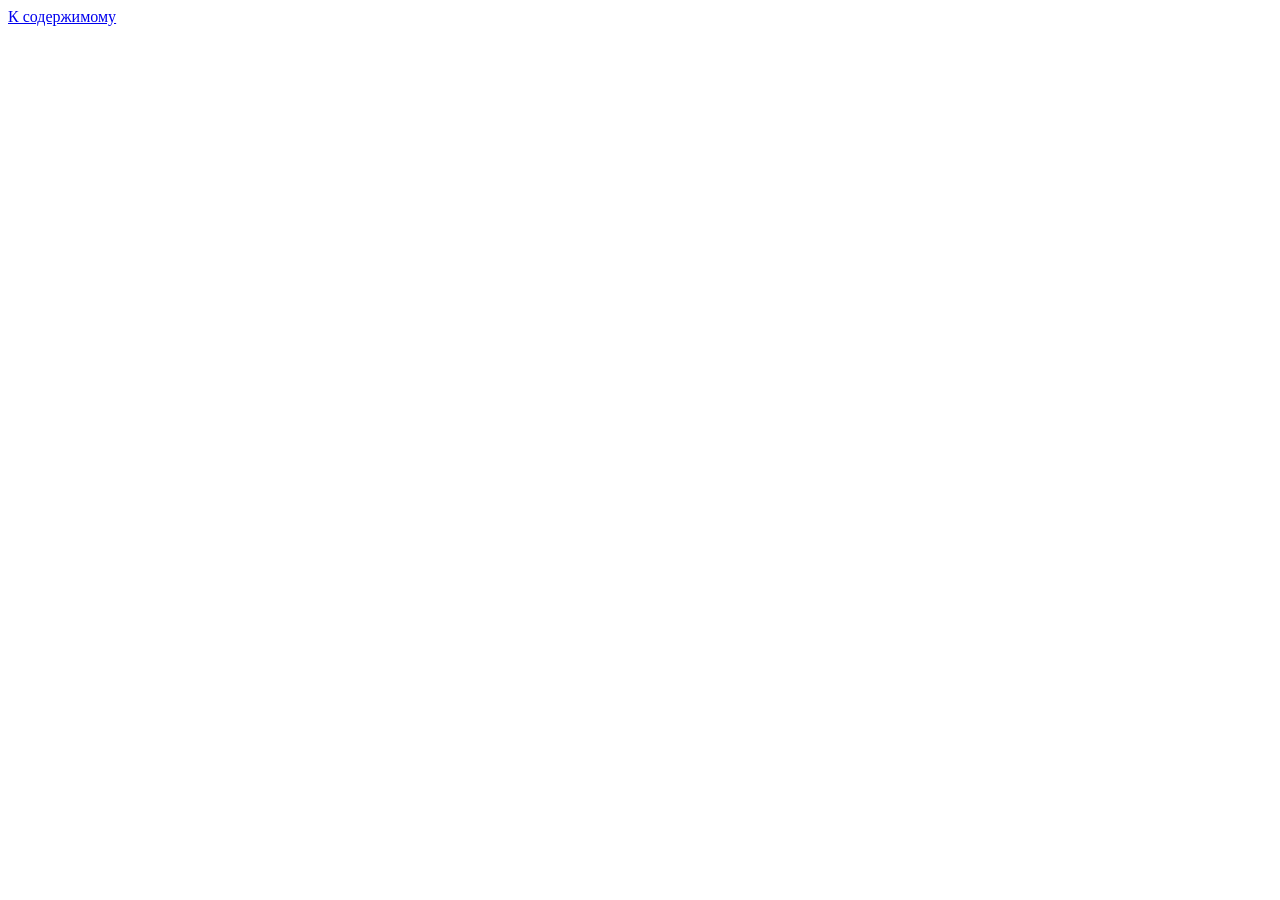
==== index.html @ db174d74 "Add PlotTwist pages, checks and documentation" ====
<!doctype html>
<html lang="ru">
<head>
  <meta charset="utf-8">
  <meta name="viewport" content="width=device-width, initial-scale=1">
  <meta name="description" content="PlotTwist: найди фильм по настроению, выбери кино вдвоём и собери идеальный киновечер.">
  <meta name="theme-color" content="#111311">
  <title>Кино под твоё настроение — PlotTwist</title>
  <link rel="icon" type="image/svg+xml" href="assets/favicon.svg">
  <link rel="stylesheet" href="assets/vendor/bootstrap.min.css">
  <link rel="stylesheet" href="assets/style.css">
  <script defer src="assets/vendor/jquery.min.js"></script>
  <script defer src="assets/movies.js"></script>
  <script defer src="assets/engine.js"></script>
  <script defer src="assets/app.js"></script>
</head>
<body data-page="home">
  <a class="skip-link" href="#main">К содержимому</a>
  <header id="site-header" class="site-header"></header>
  <noscript><p class="noscript">Для квиза, подбора фильмов и личного списка включи JavaScript в браузере.</p></noscript>
  <main id="main"></main>
  <footer id="site-footer" class="site-footer"></footer>
  <dialog id="movie-dialog" class="dialog" aria-labelledby="dialog-title"></dialog>
  <div id="toast" class="toast-message" role="status" aria-live="polite" hidden></div>
</body>
</html>
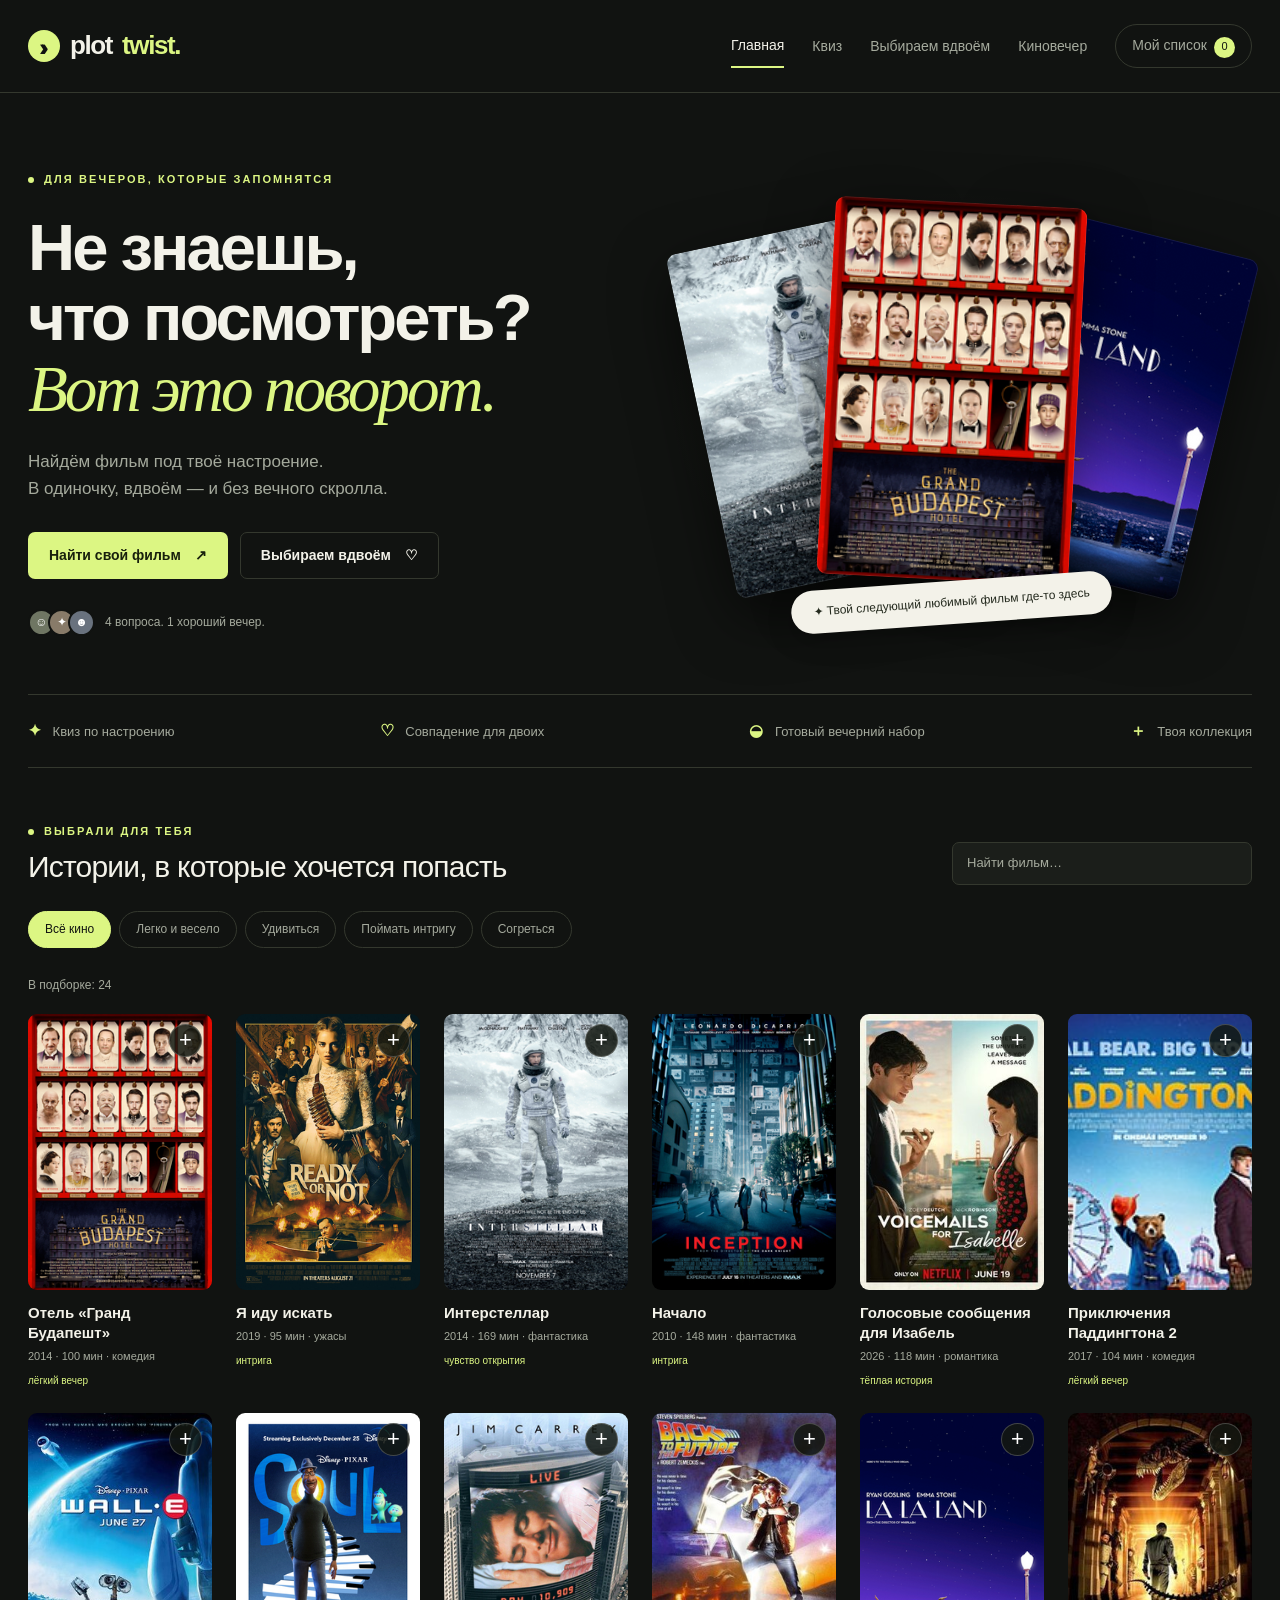
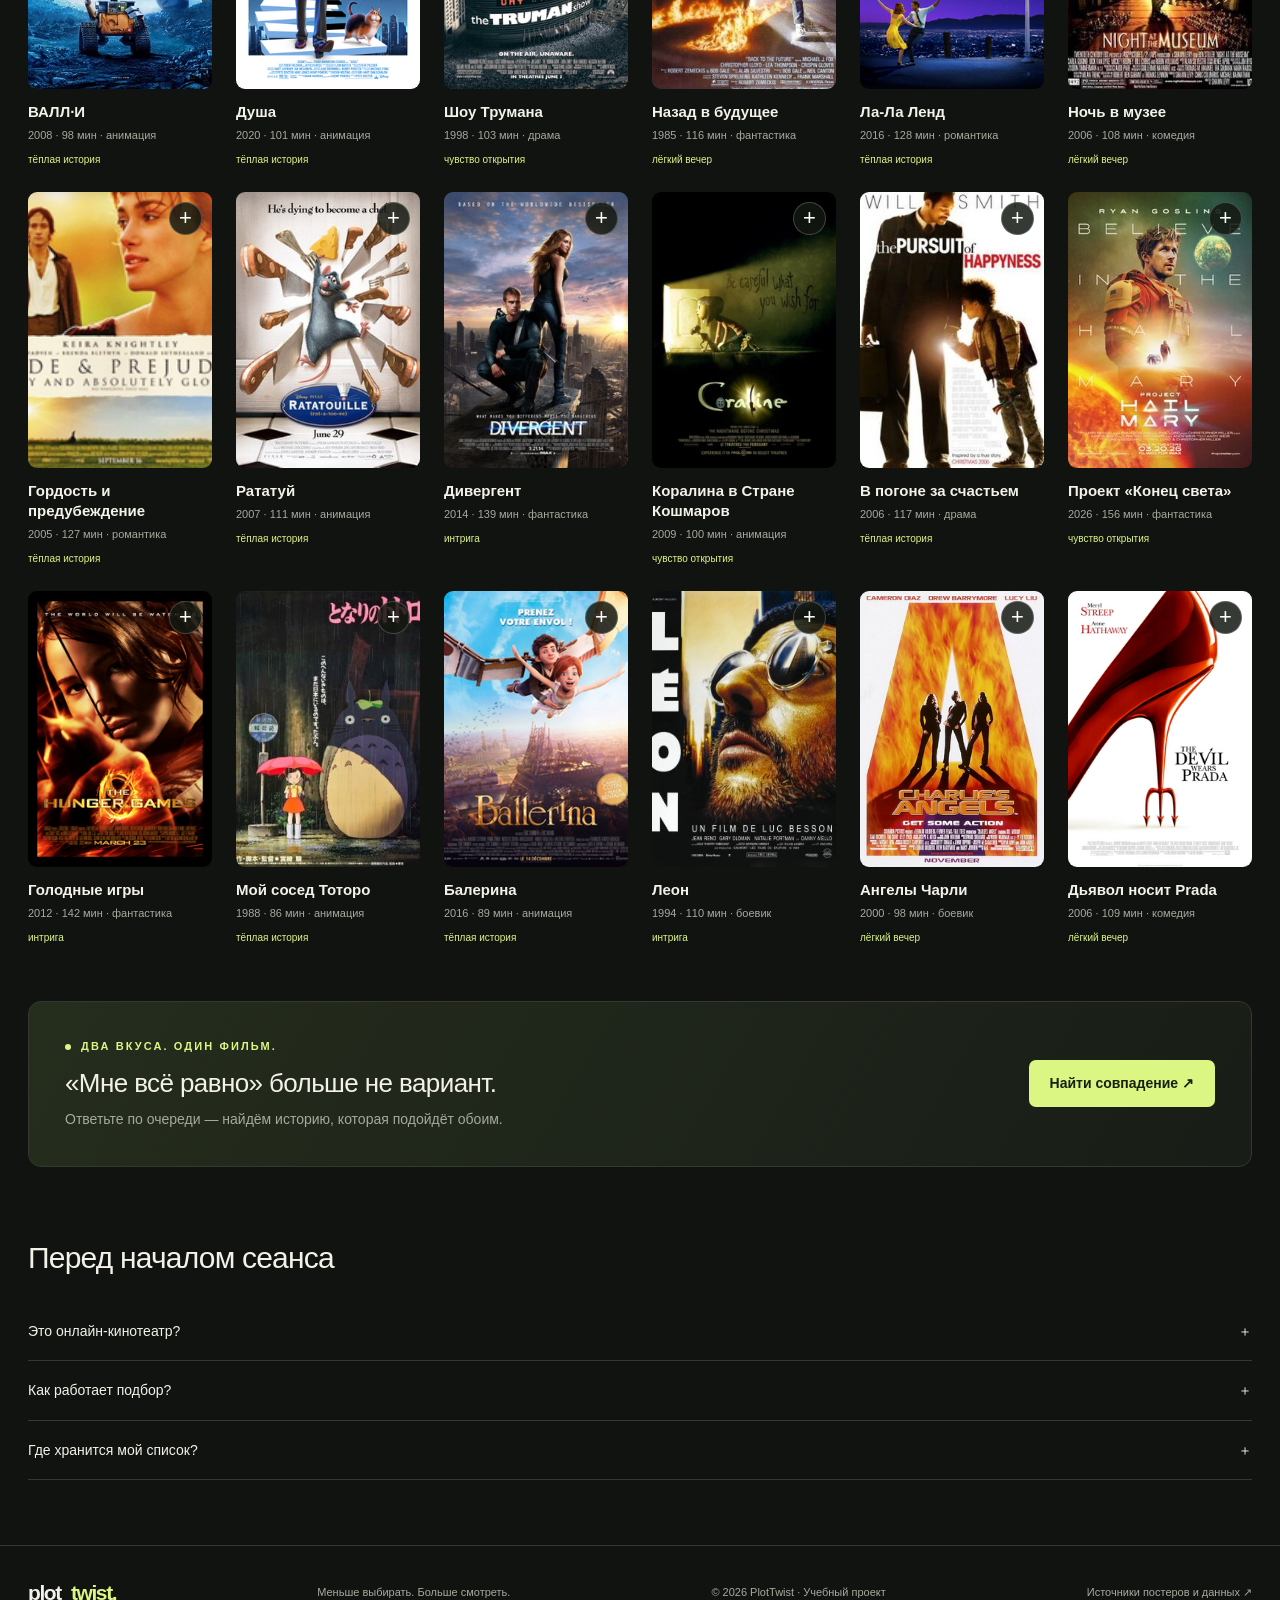
==== commit 6006a630: "Refresh cached assets and document the updated movie collection" ====
--- a/index.html
+++ b/index.html
@@ -8,11 +8,11 @@
   <title>Кино под твоё настроение — PlotTwist</title>
   <link rel="icon" type="image/svg+xml" href="assets/favicon.svg">
   <link rel="stylesheet" href="assets/vendor/bootstrap.min.css">
-  <link rel="stylesheet" href="assets/style.css">
+  <link rel="stylesheet" href="assets/style.css?v=acd894eaf6">
   <script defer src="assets/vendor/jquery.min.js"></script>
-  <script defer src="assets/movies.js"></script>
-  <script defer src="assets/engine.js"></script>
-  <script defer src="assets/app.js"></script>
+  <script defer src="assets/movies.js?v=08ad8f52da"></script>
+  <script defer src="assets/engine.js?v=ecdc002508"></script>
+  <script defer src="assets/app.js?v=d7032cca5d"></script>
 </head>
 <body data-page="home">
   <a class="skip-link" href="#main">К содержимому</a>
--- a/assets/style.css
+++ b/assets/style.css
@@ -0,0 +1,1282 @@
+@font-face {
+  font-family: PTSans;
+  src: local('Segoe UI');
+}
+/* Цвета и базовое оформление */
+:root {
+  --bg: #111311;
+  --panel: #1b1e1a;
+  --panel2: #242720;
+  --ink: #f3f2e9;
+  --muted: #a5aa9d;
+  --accent: #dcf683;
+  --line: #34382e;
+  --orange: #f3a16c;
+}
+* {
+  box-sizing: border-box;
+}
+html {
+  scroll-behavior: smooth;
+}
+body {
+  margin: 0;
+  background: var(--bg);
+  color: var(--ink);
+  font-family: PTSans, 'Segoe UI', sans-serif;
+  font-size: 16px;
+  line-height: 1.6;
+}
+a {
+  color: inherit;
+  text-decoration: none;
+}
+a:hover {
+  color: var(--accent);
+}
+button,
+input,
+select {
+  font: inherit;
+}
+button,
+a,
+input,
+select {
+  touch-action: manipulation;
+}
+button {
+  cursor: pointer;
+}
+button:disabled {
+  cursor: not-allowed;
+  opacity: 0.4;
+}
+button:focus-visible,
+a:focus-visible,
+input:focus-visible,
+select:focus-visible,
+summary:focus-visible {
+  outline: 3px solid var(--accent);
+  outline-offset: 4px;
+}
+.container {
+  max-width: 1280px;
+  padding-left: 28px;
+  padding-right: 28px;
+}
+.skip-link {
+  position: fixed;
+  left: 20px;
+  top: -100px;
+  z-index: 200;
+  background: var(--accent);
+  color: #111;
+  padding: 12px;
+}
+.skip-link:focus {
+  top: 10px;
+}
+/* Шапка, логотип и навигация */
+.site-header {
+  border-bottom: 1px solid var(--line);
+  background: var(--bg);
+}
+.header-inner {
+  min-height: 92px;
+  display: flex;
+  align-items: center;
+  gap: 32px;
+  justify-content: space-between;
+}
+.brand {
+  font-size: 26px;
+  font-weight: 850;
+  letter-spacing: -1.4px;
+  white-space: nowrap;
+  display: inline-flex;
+  align-items: center;
+  gap: 10px;
+}
+.brand-symbol {
+  width: 32px;
+  height: 32px;
+  display: grid;
+  place-items: center;
+  background: var(--accent);
+  color: var(--bg);
+  border-radius: 50%;
+  font-size: 23px;
+  letter-spacing: -6px;
+  padding-right: 6px;
+}
+.brand span:last-child {
+  color: var(--accent);
+}
+.navigation {
+  display: flex;
+  align-items: center;
+  gap: 28px;
+}
+.navigation a {
+  color: var(--muted);
+  font-size: 14px;
+  padding: 10px 0;
+  white-space: nowrap;
+}
+.navigation a.active {
+  color: var(--ink);
+  border-bottom: 2px solid var(--accent);
+}
+.nav-list {
+  border: 1px solid var(--line);
+  border-radius: 100px;
+  padding: 9px 16px !important;
+}
+.nav-count {
+  background: var(--accent);
+  color: #121610;
+  border-radius: 50%;
+  display: inline-grid;
+  place-items: center;
+  min-width: 21px;
+  height: 21px;
+  margin-left: 7px;
+  font-size: 11px;
+}
+.menu-button {
+  display: none;
+  border: 1px solid var(--line);
+  color: var(--ink);
+  background: none;
+  border-radius: 8px;
+  padding: 7px 12px;
+}
+.eyebrow {
+  font-size: 11px;
+  letter-spacing: 2.1px;
+  text-transform: uppercase;
+  color: var(--accent);
+  font-weight: 650;
+  display: flex;
+  gap: 10px;
+  align-items: center;
+}
+.eyebrow:before {
+  content: '';
+  height: 6px;
+  width: 6px;
+  display: inline-block;
+  background: var(--accent);
+  border-radius: 50%;
+}
+/* Главный экран и композиция постеров */
+.hero {
+  padding: 78px 0 58px;
+  position: relative;
+  overflow: hidden;
+}
+.hero h1 {
+  font-size: clamp(42px, 5.1vw, 70px);
+  line-height: 1.08;
+  letter-spacing: -3px;
+  font-weight: 650;
+  margin: 24px 0;
+}
+.hero h1 em {
+  font-family: Georgia, serif;
+  font-weight: 400;
+  color: var(--accent);
+}
+.hero p {
+  max-width: 420px;
+  color: var(--muted);
+  font-size: 17px;
+}
+.hero-actions {
+  display: flex;
+  flex-wrap: wrap;
+  gap: 12px;
+  margin: 30px 0;
+}
+.button {
+  border-radius: 7px;
+  padding: 12px 20px;
+  display: inline-flex;
+  align-items: center;
+  justify-content: center;
+  gap: 14px;
+  border: 1px solid transparent;
+  font-size: 14px;
+  font-weight: 650;
+  line-height: 1.5;
+  transition:
+    background 0.18s,
+    transform 0.18s;
+}
+.button:hover {
+  transform: translateY(-2px);
+}
+.button.primary {
+  color: #18200c;
+  background: var(--accent);
+}
+.button.primary:hover {
+  background: #eaffaf;
+}
+.button.secondary {
+  background: transparent;
+  border-color: var(--line);
+  color: var(--ink);
+}
+.button.secondary:hover {
+  background: var(--panel2);
+}
+.button.small {
+  padding: 8px 13px;
+  font-size: 12px;
+}
+.text-button {
+  color: var(--muted);
+  border: 0;
+  background: none;
+  padding: 8px;
+  font-size: 13px;
+}
+.text-button:hover {
+  color: var(--accent);
+}
+.fineprint {
+  color: var(--muted);
+  font-size: 12px;
+}
+.hero-note {
+  display: flex;
+  align-items: center;
+  gap: 10px;
+  margin-top: 26px;
+  font-size: 12px;
+  color: var(--muted);
+}
+.avatars {
+  display: flex;
+  padding-right: 7px;
+}
+.avatars span {
+  width: 27px;
+  height: 27px;
+  display: grid;
+  place-items: center;
+  border-radius: 50%;
+  border: 2px solid var(--bg);
+  margin-right: -7px;
+  font-size: 12px;
+  background: #6f7663;
+  color: #fff;
+}
+.avatars span:nth-child(2) {
+  background: #887b69;
+}
+.avatars span:nth-child(3) {
+  background: #69727e;
+}
+.hero-cinema {
+  position: relative;
+  min-height: 450px;
+  display: flex;
+  align-items: center;
+  justify-content: center;
+  background: radial-gradient(ellipse, rgba(137, 157, 85, 0.14), transparent 67%);
+}
+.hero-film {
+  width: 39%;
+  aspect-ratio: 2/3;
+  position: absolute;
+  border-radius: 10px;
+  box-shadow: 0 22px 60px #0009;
+  overflow: hidden;
+  transition: transform 0.3s;
+}
+.hero-film img {
+  width: 100%;
+  height: 100%;
+  object-fit: cover;
+}
+.hero-film:nth-child(1) {
+  transform: translateX(-58%) rotate(-12deg);
+  z-index: 1;
+}
+.hero-film:nth-child(2) {
+  transform: translateY(-13px) rotate(3deg);
+  z-index: 3;
+  width: 42%;
+}
+.hero-film:nth-child(3) {
+  transform: translateX(65%) rotate(14deg);
+  z-index: 2;
+}
+.cinema-note {
+  position: absolute;
+  bottom: 5px;
+  z-index: 5;
+  background: var(--ink);
+  color: #23291d;
+  padding: 12px 22px;
+  border-radius: 100px;
+  font-size: 12px;
+  box-shadow: 0 8px 25px #0004;
+  transform: rotate(-4deg);
+}
+.hero-film:after {
+  content: '';
+  position: absolute;
+  inset: 0;
+  border: 1px solid #ffffff17;
+  border-radius: 10px;
+  pointer-events: none;
+}
+/* Каталог: разделы, фильтры и карточки */
+.feature-strip {
+  border-top: 1px solid var(--line);
+  border-bottom: 1px solid var(--line);
+  padding: 23px 0;
+  display: flex;
+  justify-content: space-between;
+  gap: 20px;
+  flex-wrap: wrap;
+}
+.feature-strip a {
+  font-size: 13px;
+  color: var(--muted);
+}
+.feature-strip b {
+  color: var(--accent);
+  font-size: 16px;
+  margin-right: 8px;
+}
+.section {
+  padding: 55px 0;
+}
+.section-head {
+  display: flex;
+  align-items: end;
+  justify-content: space-between;
+  gap: 20px;
+  margin-bottom: 26px;
+}
+.section-head h2 {
+  font-size: 30px;
+  letter-spacing: -0.8px;
+  margin: 8px 0 0;
+}
+.section-head p {
+  color: var(--muted);
+  font-size: 14px;
+  margin: 0;
+}
+.filters {
+  display: flex;
+  flex-wrap: wrap;
+  gap: 8px;
+  margin-bottom: 28px;
+}
+.chip {
+  background: none;
+  border: 1px solid var(--line);
+  color: var(--muted);
+  border-radius: 100px;
+  font-size: 12px;
+  padding: 8px 16px;
+}
+.chip:hover,
+.chip.active {
+  color: var(--bg);
+  background: var(--accent);
+  border-color: var(--accent);
+}
+.search-box {
+  position: relative;
+  max-width: 300px;
+  width: 100%;
+}
+.search-box input {
+  width: 100%;
+  background: var(--panel);
+  color: var(--ink);
+  border: 1px solid var(--line);
+  border-radius: 7px;
+  padding: 10px 14px;
+  font-size: 13px;
+}
+.search-box input::placeholder {
+  color: var(--muted);
+}
+.movie-card {
+  position: relative;
+  height: 100%;
+}
+.poster-button {
+  width: 100%;
+  padding: 0;
+  border: 0;
+  background: var(--panel);
+  border-radius: 9px;
+  overflow: hidden;
+  display: block;
+  aspect-ratio: 2/3;
+  position: relative;
+}
+.poster-button img {
+  width: 100%;
+  height: 100%;
+  object-fit: cover;
+  transition: transform 0.35s;
+}
+.poster-button:hover img {
+  transform: scale(1.045);
+}
+.poster-button:after {
+  content: 'Подробнее ↗';
+  position: absolute;
+  bottom: 0;
+  left: 0;
+  right: 0;
+  background: linear-gradient(transparent, #000d);
+  padding: 35px 10px 15px;
+  color: #fff;
+  font-size: 13px;
+  opacity: 0;
+  transition: opacity 0.2s;
+}
+.poster-button:hover:after,
+.poster-button:focus-visible:after {
+  opacity: 1;
+}
+.save-button {
+  position: absolute;
+  right: 10px;
+  top: 10px;
+  z-index: 2;
+  border: 1px solid #ffffff35;
+  border-radius: 50%;
+  width: 33px;
+  height: 33px;
+  color: #fff;
+  background: #131811d9;
+  display: grid;
+  place-items: center;
+  font-size: 22px;
+  line-height: 1;
+}
+.save-button.saved {
+  background: var(--accent);
+  color: #17200c;
+}
+.movie-title {
+  display: block;
+  font-size: 15px;
+  font-weight: 650;
+  margin-top: 13px;
+  line-height: 1.35;
+  color: var(--ink);
+  border: 0;
+  background: none;
+  text-align: left;
+  padding: 0;
+}
+.movie-meta {
+  color: var(--muted);
+  font-size: 11px;
+  margin-top: 5px;
+}
+.movie-tag {
+  font-size: 10px;
+  color: var(--accent);
+  margin-top: 7px;
+}
+.curated {
+  padding: 0 0 65px;
+}
+.callout {
+  border: 1px solid var(--line);
+  border-radius: 13px;
+  background: linear-gradient(120deg, #252d1d, #181d17);
+  padding: 36px;
+  display: flex;
+  align-items: center;
+  justify-content: space-between;
+  gap: 30px;
+}
+.callout h2 {
+  font-size: 26px;
+  letter-spacing: -0.6px;
+}
+.callout p {
+  font-size: 14px;
+  color: var(--muted);
+  margin: 0;
+}
+.site-footer {
+  border-top: 1px solid var(--line);
+  padding: 30px 0;
+}
+.footer-inner {
+  display: flex;
+  align-items: center;
+  justify-content: space-between;
+  gap: 20px;
+  flex-wrap: wrap;
+}
+.footer-inner .brand {
+  font-size: 21px;
+}
+.footer-inner p,
+.footer-inner a.footer-link {
+  font-size: 11px;
+  color: var(--muted);
+  margin: 0;
+}
+/* Общие элементы внутренних страниц */
+.page-top {
+  padding: 54px 0 28px;
+}
+.page-top h1 {
+  font-size: clamp(34px, 4vw, 48px);
+  font-weight: 650;
+  letter-spacing: -1.6px;
+  margin: 17px 0 12px;
+}
+.page-top p {
+  color: var(--muted);
+  max-width: 650px;
+  font-size: 15px;
+}
+.workspace {
+  padding-bottom: 68px;
+  min-height: 55vh;
+}
+.panel {
+  background: var(--panel);
+  border: 1px solid var(--line);
+  border-radius: 13px;
+  padding: 30px;
+}
+/* Квиз и выбор ответов */
+.step-label {
+  display: flex;
+  justify-content: space-between;
+  color: var(--muted);
+  font-size: 12px;
+  margin-bottom: 14px;
+}
+.progress-track {
+  height: 4px;
+  background: var(--line);
+  border-radius: 4px;
+  overflow: hidden;
+}
+.progress-fill {
+  background: var(--accent);
+  height: 100%;
+  transition: width 0.3s;
+}
+.question-title {
+  font-size: 29px;
+  letter-spacing: -0.7px;
+  margin: 30px 0 10px;
+}
+.question-hint {
+  font-size: 14px;
+  color: var(--muted);
+  margin-bottom: 25px;
+}
+.option-grid {
+  display: grid;
+  grid-template-columns: 1fr 1fr;
+  gap: 12px;
+}
+.option {
+  display: flex;
+  align-items: center;
+  gap: 15px;
+  text-align: left;
+  background: transparent;
+  border: 1px solid #404538;
+  color: var(--ink);
+  border-radius: 9px;
+  padding: 20px;
+  min-height: 89px;
+}
+.option:hover {
+  background: #2d3426;
+  border-color: #7e9262;
+}
+.option.selected {
+  background: #303c22;
+  border-color: var(--accent);
+}
+.option-icon {
+  font-size: 26px;
+  min-width: 35px;
+}
+.option strong {
+  display: block;
+  font-size: 14px;
+  font-weight: 600;
+}
+.option small {
+  display: block;
+  color: var(--muted);
+  font-size: 11px;
+  margin-top: 4px;
+}
+.question-nav {
+  display: flex;
+  justify-content: space-between;
+  align-items: center;
+  margin-top: 28px;
+}
+.aside-title {
+  font-size: 17px;
+  margin: 0 0 15px;
+}
+.aside-list {
+  padding: 0;
+  list-style: none;
+  font-size: 13px;
+  color: var(--muted);
+}
+.aside-list li {
+  padding: 14px 0;
+  border-bottom: 1px solid var(--line);
+}
+.aside-list b {
+  display: block;
+  color: var(--ink);
+  font-size: 13px;
+  margin-bottom: 4px;
+}
+.aside-number {
+  font-family: Georgia, serif;
+  font-size: 50px;
+  color: var(--accent);
+  line-height: 1.2;
+}
+.input-label {
+  font-size: 13px;
+  display: block;
+  margin: 15px 0 7px;
+  color: var(--ink);
+}
+.field {
+  display: block;
+  width: 100%;
+  padding: 12px 14px;
+  color: var(--ink);
+  background: var(--bg);
+  border: 1px solid #454c3c;
+  border-radius: 7px;
+}
+.field option {
+  background: var(--panel);
+  color: var(--ink);
+}
+.form-error {
+  color: #ffaf94;
+  font-size: 12px;
+  margin-top: 10px;
+}
+/* Рекомендации и подбор для двоих */
+.result-intro {
+  margin-bottom: 25px;
+}
+.result-intro h2 {
+  font-size: 28px;
+}
+.result-intro p {
+  color: var(--muted);
+  font-size: 14px;
+}
+.result-card {
+  background: var(--panel);
+  border: 1px solid var(--line);
+  border-radius: 12px;
+  overflow: hidden;
+  height: 100%;
+  display: flex;
+  flex-direction: column;
+}
+.result-card img {
+  width: 100%;
+  aspect-ratio: 3/2;
+  object-fit: cover;
+  object-position: 50% 30%;
+}
+.result-body {
+  padding: 23px;
+  display: flex;
+  flex-direction: column;
+  flex: 1;
+}
+.result-body h3 {
+  font-size: 21px;
+}
+.result-body p {
+  font-size: 13px;
+  color: var(--muted);
+}
+.result-actions {
+  display: flex;
+  gap: 8px;
+  flex-wrap: wrap;
+  margin-top: auto;
+  padding-top: 10px;
+}
+.reason {
+  border-left: 2px solid var(--accent);
+  padding-left: 12px;
+  margin: 15px 0;
+  font-size: 12px;
+  color: #d2dfbf;
+}
+.result-badge {
+  color: var(--accent);
+  font-size: 10px;
+  text-transform: uppercase;
+  letter-spacing: 1.2px;
+  margin-bottom: 9px;
+}
+.names-form {
+  max-width: 620px;
+  margin: auto;
+}
+.names-form h2 {
+  font-size: 25px;
+}
+.names-form p {
+  color: var(--muted);
+  font-size: 14px;
+}
+.duo-badge {
+  color: var(--accent);
+  border: 1px solid #6b7e4f;
+  border-radius: 100px;
+  display: inline-block;
+  padding: 4px 12px;
+  font-size: 12px;
+  margin-bottom: 5px;
+}
+/* Вечерний набор, чек-лист и расписание */
+.evening-card {
+  display: flex;
+  gap: 22px;
+  align-items: center;
+}
+.evening-card img {
+  width: 115px;
+  aspect-ratio: 2/3;
+  object-fit: cover;
+  border-radius: 7px;
+}
+.evening-card h3 {
+  font-size: 23px;
+}
+.evening-card p {
+  font-size: 13px;
+  color: var(--muted);
+}
+.kit-block {
+  padding: 24px 0;
+  border-bottom: 1px solid var(--line);
+}
+.kit-block:last-child {
+  border: 0;
+  padding-bottom: 0;
+}
+.kit-block h3 {
+  font-size: 18px;
+  display: flex;
+  gap: 12px;
+}
+.kit-block p,
+.kit-block li {
+  font-size: 14px;
+  color: var(--muted);
+}
+.check-list {
+  list-style: none;
+  padding: 0;
+  margin: 14px 0 0;
+}
+.check-list li {
+  padding: 7px 0;
+}
+.check-list label {
+  display: flex;
+  align-items: center;
+  gap: 10px;
+  cursor: pointer;
+}
+.check-list input {
+  accent-color: var(--accent);
+  width: 17px;
+  height: 17px;
+}
+.check-list input:checked + span {
+  text-decoration: line-through;
+  opacity: 0.6;
+}
+.timeline {
+  list-style: none;
+  padding: 0;
+  margin: 20px 0 0;
+}
+.timeline li {
+  display: flex;
+  gap: 20px;
+  font-size: 13px;
+  padding: 12px 0;
+  border-bottom: 1px solid var(--line);
+}
+.timeline time {
+  color: var(--accent);
+  font-variant-numeric: tabular-nums;
+  min-width: 48px;
+}
+/* Личный список и оценки */
+.list-item {
+  padding: 20px 0;
+  border-bottom: 1px solid var(--line);
+  display: flex;
+  align-items: center;
+  gap: 22px;
+}
+.list-item img {
+  width: 80px;
+  aspect-ratio: 2/3;
+  object-fit: cover;
+  border-radius: 6px;
+}
+.list-item-main {
+  flex: 1;
+}
+.list-item h3 {
+  font-size: 19px;
+  margin: 0 0 5px;
+}
+.list-item p {
+  color: var(--muted);
+  font-size: 12px;
+  margin: 0 0 12px;
+}
+.list-controls {
+  display: flex;
+  gap: 10px;
+  align-items: center;
+  flex-wrap: wrap;
+}
+.list-controls select {
+  font-size: 12px;
+  background: var(--panel);
+  border: 1px solid var(--line);
+  padding: 8px;
+  color: var(--ink);
+  border-radius: 5px;
+}
+.stats {
+  display: flex;
+  gap: 30px;
+  border: 1px solid var(--line);
+  border-radius: 10px;
+  padding: 20px 25px;
+  margin-bottom: 28px;
+}
+.stat b {
+  font-size: 27px;
+  font-weight: 500;
+  color: var(--accent);
+  display: block;
+}
+.stat span {
+  font-size: 11px;
+  color: var(--muted);
+}
+.empty {
+  padding: 50px 20px;
+  text-align: center;
+  border: 1px dashed var(--line);
+  border-radius: 12px;
+}
+.empty h2 {
+  font-size: 24px;
+  margin: 15px 0;
+}
+.empty p {
+  font-size: 14px;
+  color: var(--muted);
+}
+.empty-symbol {
+  font-size: 44px;
+  color: var(--accent);
+}
+/* Модальное окно с подробностями фильма */
+.dialog {
+  padding: 0;
+  border: 1px solid var(--line);
+  border-radius: 14px;
+  max-width: 780px;
+  width: calc(100% - 32px);
+  background: var(--panel);
+  color: var(--ink);
+}
+.dialog::backdrop {
+  background: #000b;
+  backdrop-filter: blur(5px);
+}
+.dialog-content {
+  padding: 30px;
+}
+.dialog-close {
+  position: absolute;
+  right: 12px;
+  top: 12px;
+  background: #111c;
+  border: 1px solid #555;
+  color: #fff;
+  border-radius: 50%;
+  width: 32px;
+  height: 32px;
+  z-index: 2;
+  font-size: 20px;
+}
+.dialog-poster {
+  width: 100%;
+  border-radius: 7px;
+}
+.dialog h2 {
+  font-size: 30px;
+  letter-spacing: -1px;
+}
+.dialog-description {
+  font-size: 14px;
+  color: var(--muted);
+}
+.toast-message {
+  position: fixed;
+  bottom: 24px;
+  left: 50%;
+  transform: translateX(-50%);
+  background: var(--accent);
+  color: #18200c;
+  font-size: 13px;
+  padding: 12px 22px;
+  border-radius: 8px;
+  z-index: 100;
+  box-shadow: 0 5px 30px #0006;
+  max-width: calc(100% - 30px);
+  text-align: center;
+}
+.faq-button {
+  width: 100%;
+  text-align: left;
+  padding: 18px 0;
+  background: none;
+  border: 0;
+  border-bottom: 1px solid var(--line);
+  color: var(--ink);
+  font-size: 14px;
+  display: flex;
+  justify-content: space-between;
+}
+.faq-content {
+  font-size: 13px;
+  color: var(--muted);
+  padding: 18px 0;
+}
+.list-label {
+  font-size: 11px;
+  color: var(--muted);
+  display: flex;
+  flex-direction: column;
+  gap: 4px;
+}
+.page-status {
+  min-height: 22px;
+  color: var(--muted);
+  font-size: 12px;
+}
+.credits {
+  font-size: 12px;
+  color: var(--muted);
+  margin-top: 20px;
+}
+.noscript {
+  padding: 20px;
+  background: #3b3020;
+  color: #ffdbb7;
+}
+.hidden {
+  display: none !important;
+}
+/* Адаптация для планшетов и телефонов */
+@media (min-width: 1000px) {
+  .hero .col-lg-6:first-child {
+    padding-right: 45px;
+  }
+}
+@media (max-width: 991px) {
+  .hero {
+    padding-top: 45px;
+  }
+  .hero-cinema {
+    min-height: 420px;
+    margin-top: 25px;
+  }
+  .hero-film {
+    width: 30%;
+  }
+  .hero-film:nth-child(2) {
+    width: 32%;
+  }
+  .hero h1 {
+    font-size: 58px;
+  }
+  .navigation {
+    gap: 16px;
+  }
+  .header-inner {
+    gap: 15px;
+  }
+  .navigation a {
+    font-size: 12px;
+  }
+  .brand {
+    font-size: 23px;
+  }
+  .aside-panel {
+    margin-top: 20px;
+  }
+  .hero-cinema {
+    max-width: 650px;
+    margin-left: auto;
+    margin-right: auto;
+  }
+}
+@media (max-width: 700px) {
+  .container {
+    padding-left: 20px;
+    padding-right: 20px;
+  }
+  .header-inner {
+    min-height: 75px;
+    flex-wrap: wrap;
+  }
+  .menu-button {
+    display: block;
+  }
+  .navigation {
+    display: none;
+    width: 100%;
+    flex-direction: column;
+    align-items: stretch;
+    gap: 0;
+    padding: 0 0 18px;
+  }
+  .navigation.open {
+    display: flex;
+  }
+  .navigation a {
+    font-size: 14px;
+    padding: 12px;
+  }
+  .navigation a.active {
+    border: 0;
+    background: var(--panel);
+    border-radius: 6px;
+  }
+  .nav-list {
+    margin-top: 8px;
+  }
+  .hero h1 {
+    font-size: 45px;
+    letter-spacing: -2px;
+  }
+  .hero p {
+    font-size: 15px;
+  }
+  .hero {
+    padding-top: 35px;
+  }
+  .hero-cinema {
+    min-height: 340px;
+  }
+  .hero-film {
+    width: 37%;
+  }
+  .hero-film:nth-child(2) {
+    width: 40%;
+  }
+  .hero-note {
+    margin-top: 18px;
+  }
+  .feature-strip {
+    gap: 13px;
+    display: grid;
+    grid-template-columns: 1fr 1fr;
+  }
+  .feature-strip a {
+    font-size: 11px;
+  }
+  .section {
+    padding: 38px 0;
+  }
+  .section-head {
+    align-items: start;
+    flex-direction: column;
+  }
+  .section-head h2 {
+    font-size: 25px;
+  }
+  .search-box {
+    max-width: none;
+  }
+  .callout {
+    padding: 25px;
+    align-items: start;
+    flex-direction: column;
+  }
+  .callout h2 {
+    font-size: 23px;
+  }
+  .panel {
+    padding: 22px;
+  }
+  .option-grid {
+    grid-template-columns: 1fr;
+  }
+  .option {
+    min-height: 74px;
+    padding: 15px;
+  }
+  .question-title {
+    font-size: 25px;
+    margin-top: 24px;
+  }
+  .page-top {
+    padding-top: 35px;
+  }
+  .stats {
+    gap: 20px;
+    padding: 16px;
+  }
+  .stat b {
+    font-size: 24px;
+  }
+  .list-item {
+    align-items: start;
+    gap: 15px;
+  }
+  .list-item img {
+    width: 65px;
+  }
+  .list-item h3 {
+    font-size: 17px;
+  }
+  .list-item > .text-button {
+    padding: 0;
+    font-size: 19px;
+  }
+  .list-controls {
+    gap: 8px;
+  }
+  .list-controls select {
+    max-width: 160px;
+  }
+  .dialog-content {
+    padding: 24px;
+  }
+  .dialog-poster {
+    max-width: 160px;
+    margin: 0 auto 20px;
+    display: block;
+  }
+  .dialog h2 {
+    font-size: 25px;
+  }
+  .evening-card img {
+    width: 85px;
+  }
+  .evening-card h3 {
+    font-size: 20px;
+  }
+  .hero-actions .button {
+    padding: 12px 15px;
+    font-size: 13px;
+  }
+  .result-card img {
+    aspect-ratio: 2/1;
+  }
+  .movie-title {
+    font-size: 13px;
+  }
+  .movie-meta {
+    font-size: 10px;
+  }
+  .footer-inner {
+    align-items: start;
+    flex-direction: column;
+  }
+  .workspace {
+    padding-bottom: 45px;
+  }
+}
+@media (prefers-reduced-motion: reduce) {
+  * {
+    scroll-behavior: auto !important;
+    transition: none !important;
+    animation: none !important;
+  }
+}
+/* Sections also carry Bootstrap's container, so preserve the grid gutters. */
+.hero.container,
+.section.container,
+.curated.container,
+.page-top.container {
+  padding-left: 28px;
+  padding-right: 28px;
+}
+@media (max-width: 700px) {
+  .hero.container,
+  .section.container,
+  .curated.container,
+  .page-top.container {
+    padding-left: 20px;
+    padding-right: 20px;
+  }
+}
+
+@media (max-width: 400px) {
+  .hero h1 {
+    font-size: 38px;
+    letter-spacing: -1.6px;
+  }
+  .hero-cinema {
+    min-height: 290px;
+  }
+}
+.question-title:focus {
+  outline: none;
+}
+
+/* Кнопка внешнего просмотра в подробностях фильма и вечернем наборе. */
+.watch-link {
+  border-color: #657446;
+  color: var(--accent);
+}
+
+/* Размеры в HTML резервируют место, а высота здесь сохраняет пропорции постера. */
+.dialog-poster,
+.evening-card img,
+.list-item img {
+  height: auto;
+}
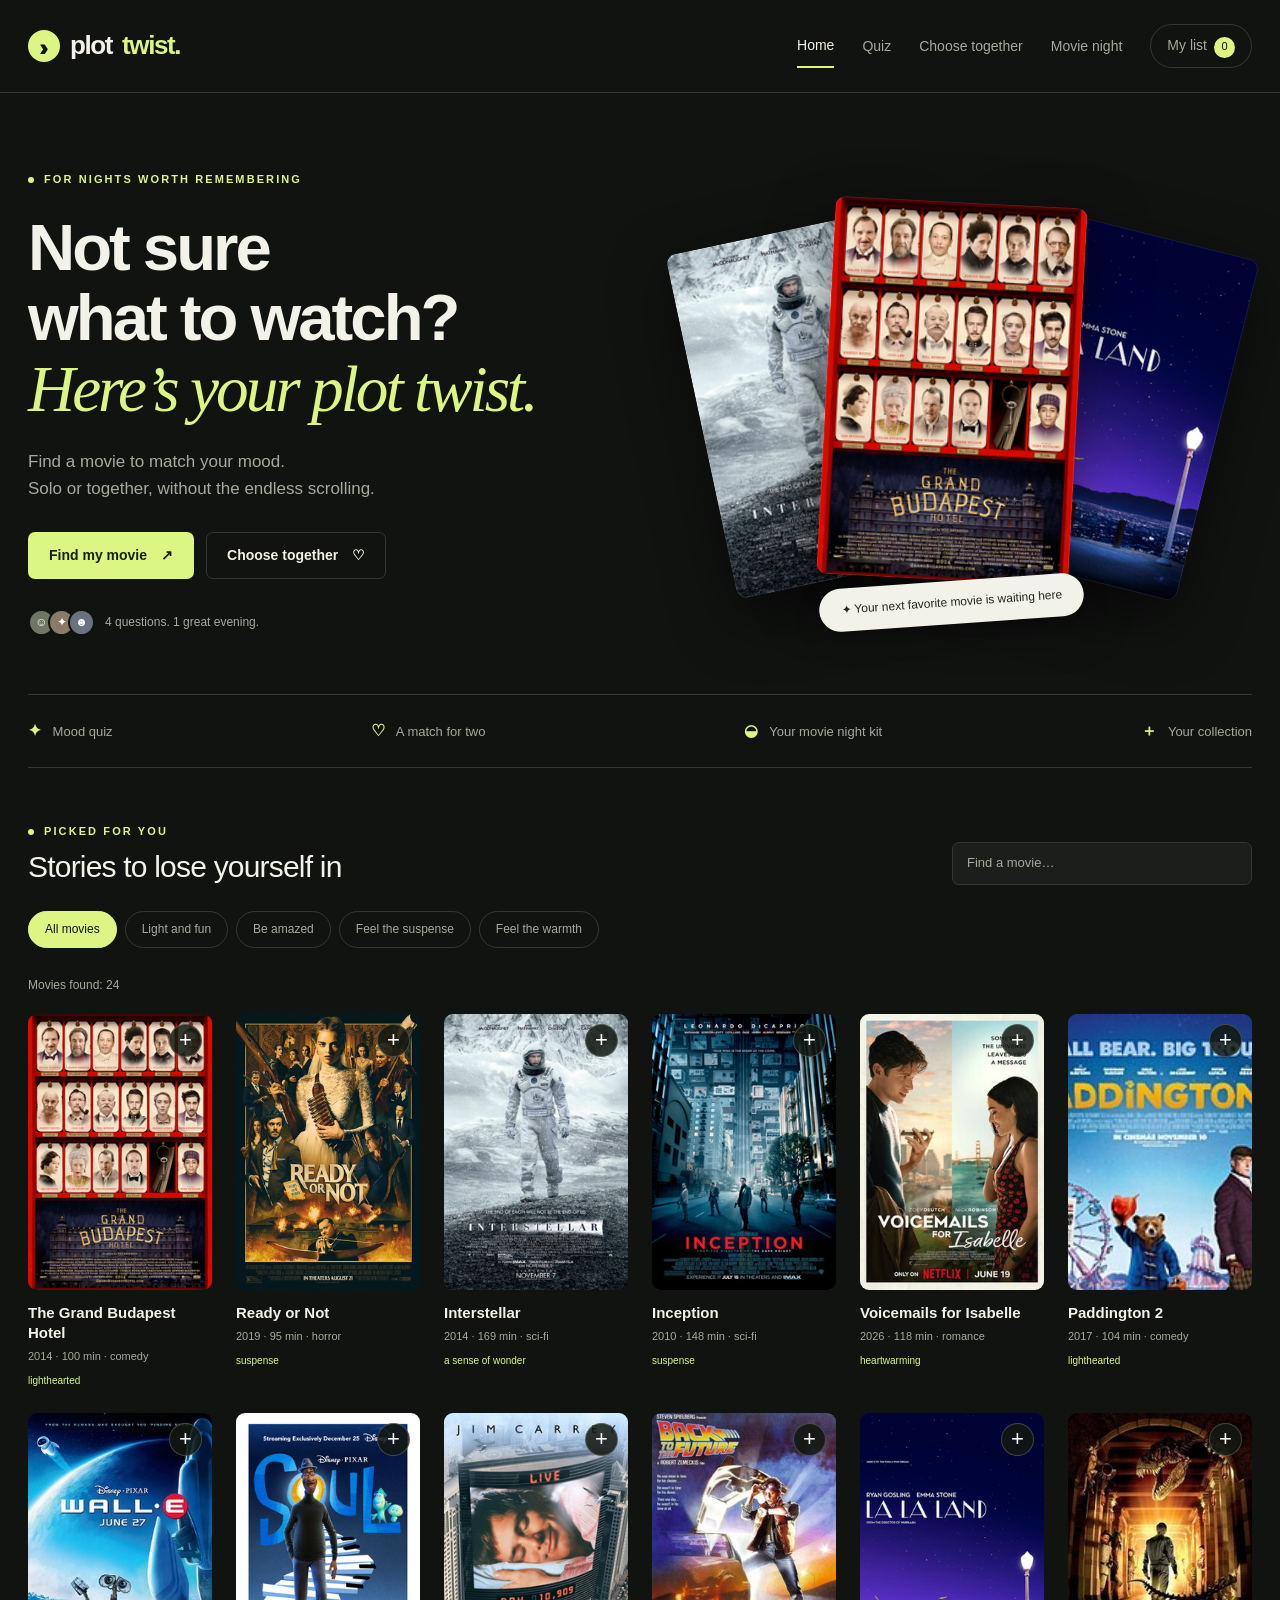
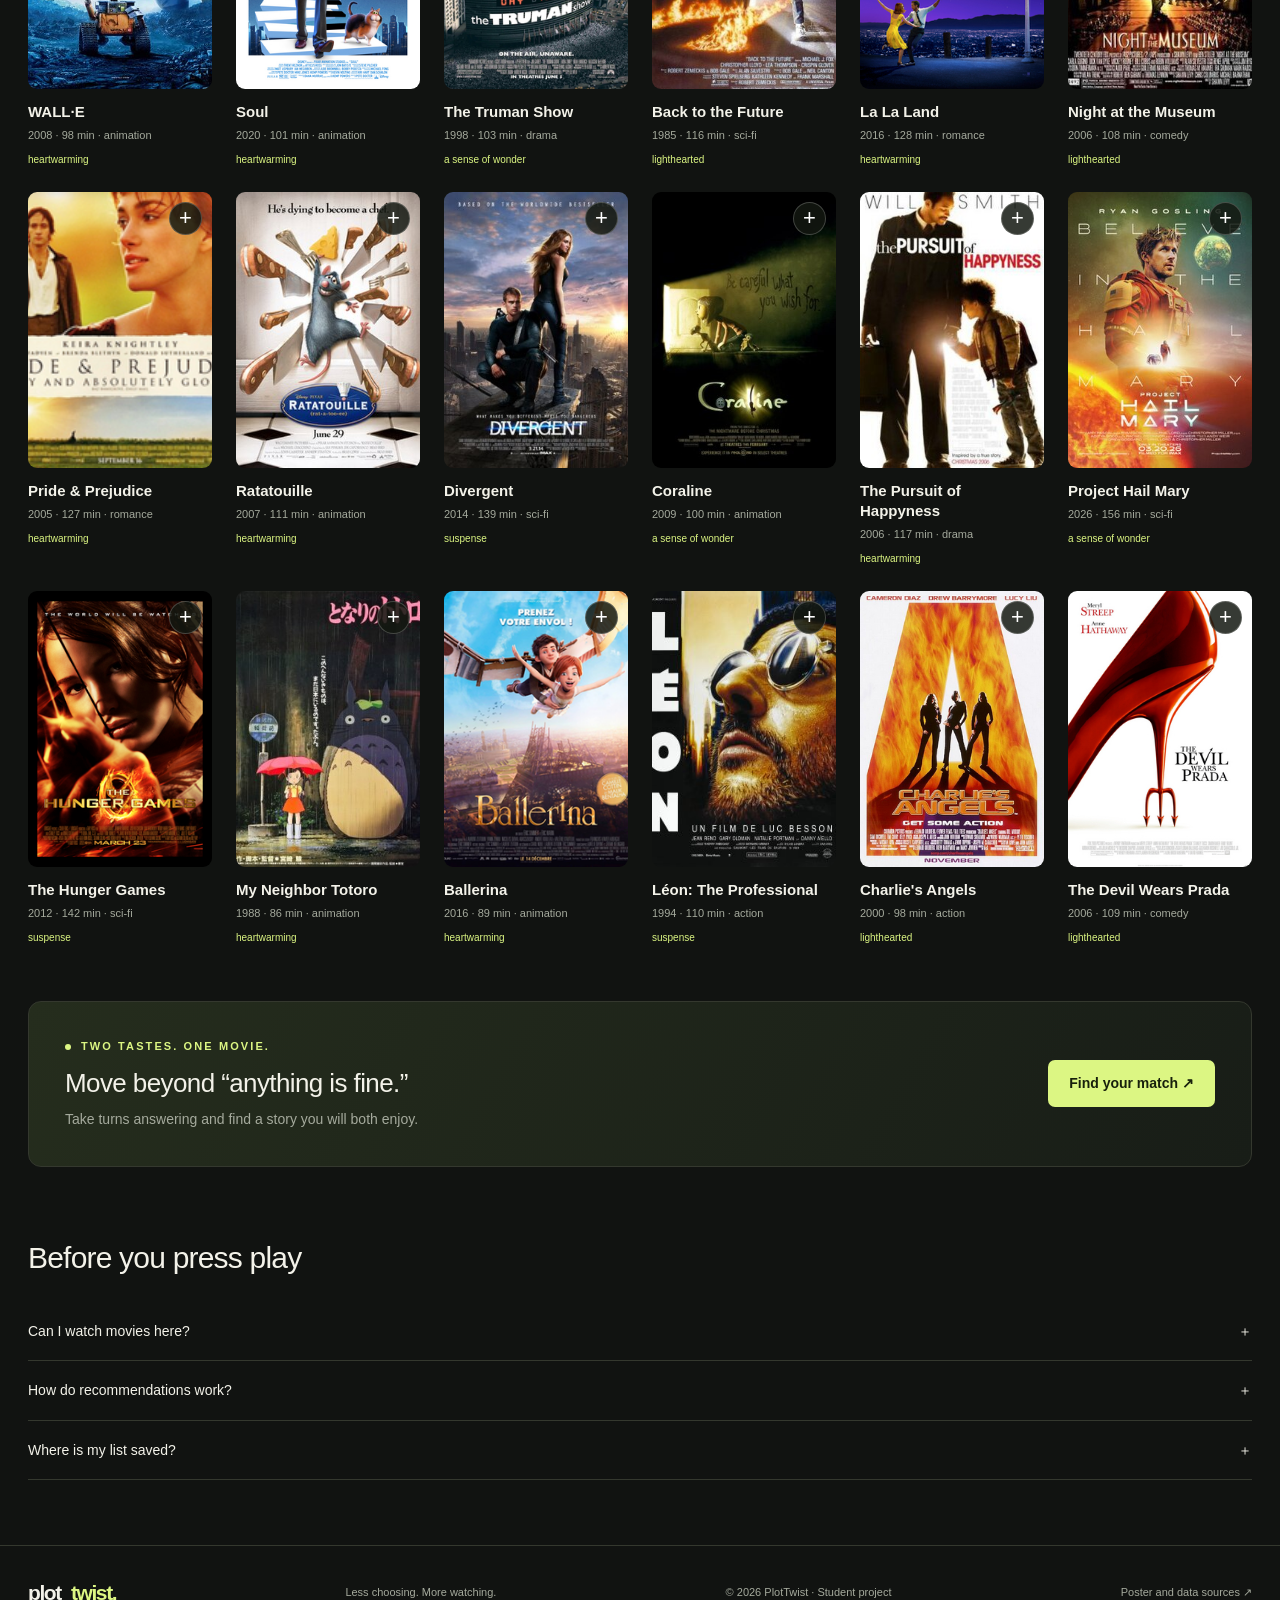
==== commit fea2be44: "Translate all website content into English" ====
--- a/index.html
+++ b/index.html
@@ -1,26 +1,26 @@
-<!doctype html>
-<html lang="ru">
-<head>
-  <meta charset="utf-8">
-  <meta name="viewport" content="width=device-width, initial-scale=1">
-  <meta name="description" content="PlotTwist: найди фильм по настроению, выбери кино вдвоём и собери идеальный киновечер.">
-  <meta name="theme-color" content="#111311">
-  <title>Кино под твоё настроение — PlotTwist</title>
-  <link rel="icon" type="image/svg+xml" href="assets/favicon.svg">
-  <link rel="stylesheet" href="assets/vendor/bootstrap.min.css">
-  <link rel="stylesheet" href="assets/style.css?v=acd894eaf6">
-  <script defer src="assets/vendor/jquery.min.js"></script>
-  <script defer src="assets/movies.js?v=08ad8f52da"></script>
-  <script defer src="assets/engine.js?v=ecdc002508"></script>
-  <script defer src="assets/app.js?v=d7032cca5d"></script>
-</head>
-<body data-page="home">
-  <a class="skip-link" href="#main">К содержимому</a>
-  <header id="site-header" class="site-header"></header>
-  <noscript><p class="noscript">Для квиза, подбора фильмов и личного списка включи JavaScript в браузере.</p></noscript>
-  <main id="main"></main>
-  <footer id="site-footer" class="site-footer"></footer>
-  <dialog id="movie-dialog" class="dialog" aria-labelledby="dialog-title"></dialog>
-  <div id="toast" class="toast-message" role="status" aria-live="polite" hidden></div>
-</body>
-</html>
+<!doctype html>
+<html lang="en">
+<head>
+  <meta charset="utf-8">
+  <meta name="viewport" content="width=device-width, initial-scale=1">
+  <meta name="description" content="PlotTwist: find a movie for your mood, choose together and plan the perfect movie night.">
+  <meta name="theme-color" content="#111311">
+  <title>Movies for your mood — PlotTwist</title>
+  <link rel="icon" type="image/svg+xml" href="assets/favicon.svg">
+  <link rel="stylesheet" href="assets/vendor/bootstrap.min.css">
+  <link rel="stylesheet" href="assets/style.css?v=296aba017b">
+  <script defer src="assets/vendor/jquery.min.js"></script>
+  <script defer src="assets/movies.js?v=cded05f9ef"></script>
+  <script defer src="assets/engine.js?v=596322b815"></script>
+  <script defer src="assets/app.js?v=4561462e82"></script>
+</head>
+<body data-page="home">
+  <a class="skip-link" href="#main">Skip to content</a>
+  <header id="site-header" class="site-header"></header>
+  <noscript><p class="noscript">Enable JavaScript in your browser to use the quiz, movie recommendations and personal list.</p></noscript>
+  <main id="main"></main>
+  <footer id="site-footer" class="site-footer"></footer>
+  <dialog id="movie-dialog" class="dialog" aria-labelledby="dialog-title"></dialog>
+  <div id="toast" class="toast-message" role="status" aria-live="polite" hidden></div>
+</body>
+</html>
--- a/assets/style.css
+++ b/assets/style.css
@@ -436,7 +436,7 @@
   transform: scale(1.045);
 }
 .poster-button:after {
-  content: 'Подробнее ↗';
+  content: 'Details ↗';
   position: absolute;
   bottom: 0;
   left: 0;
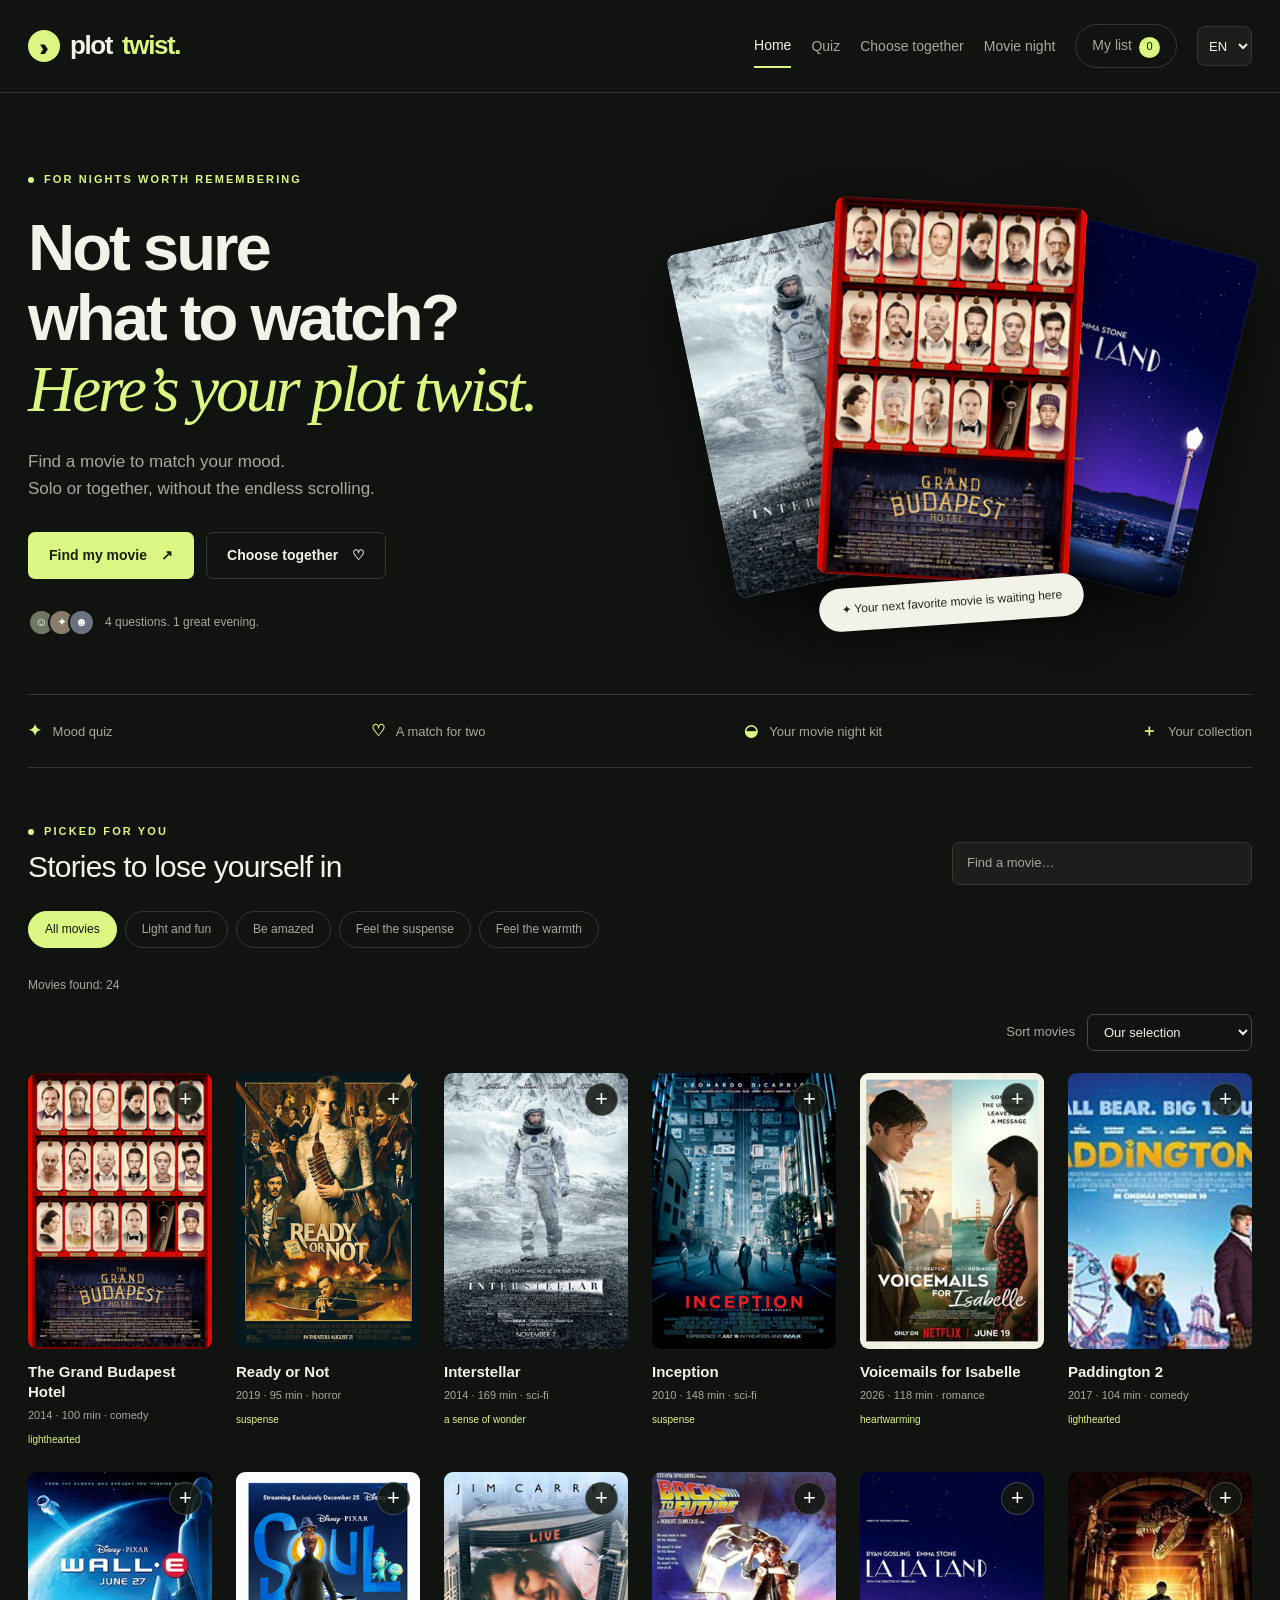
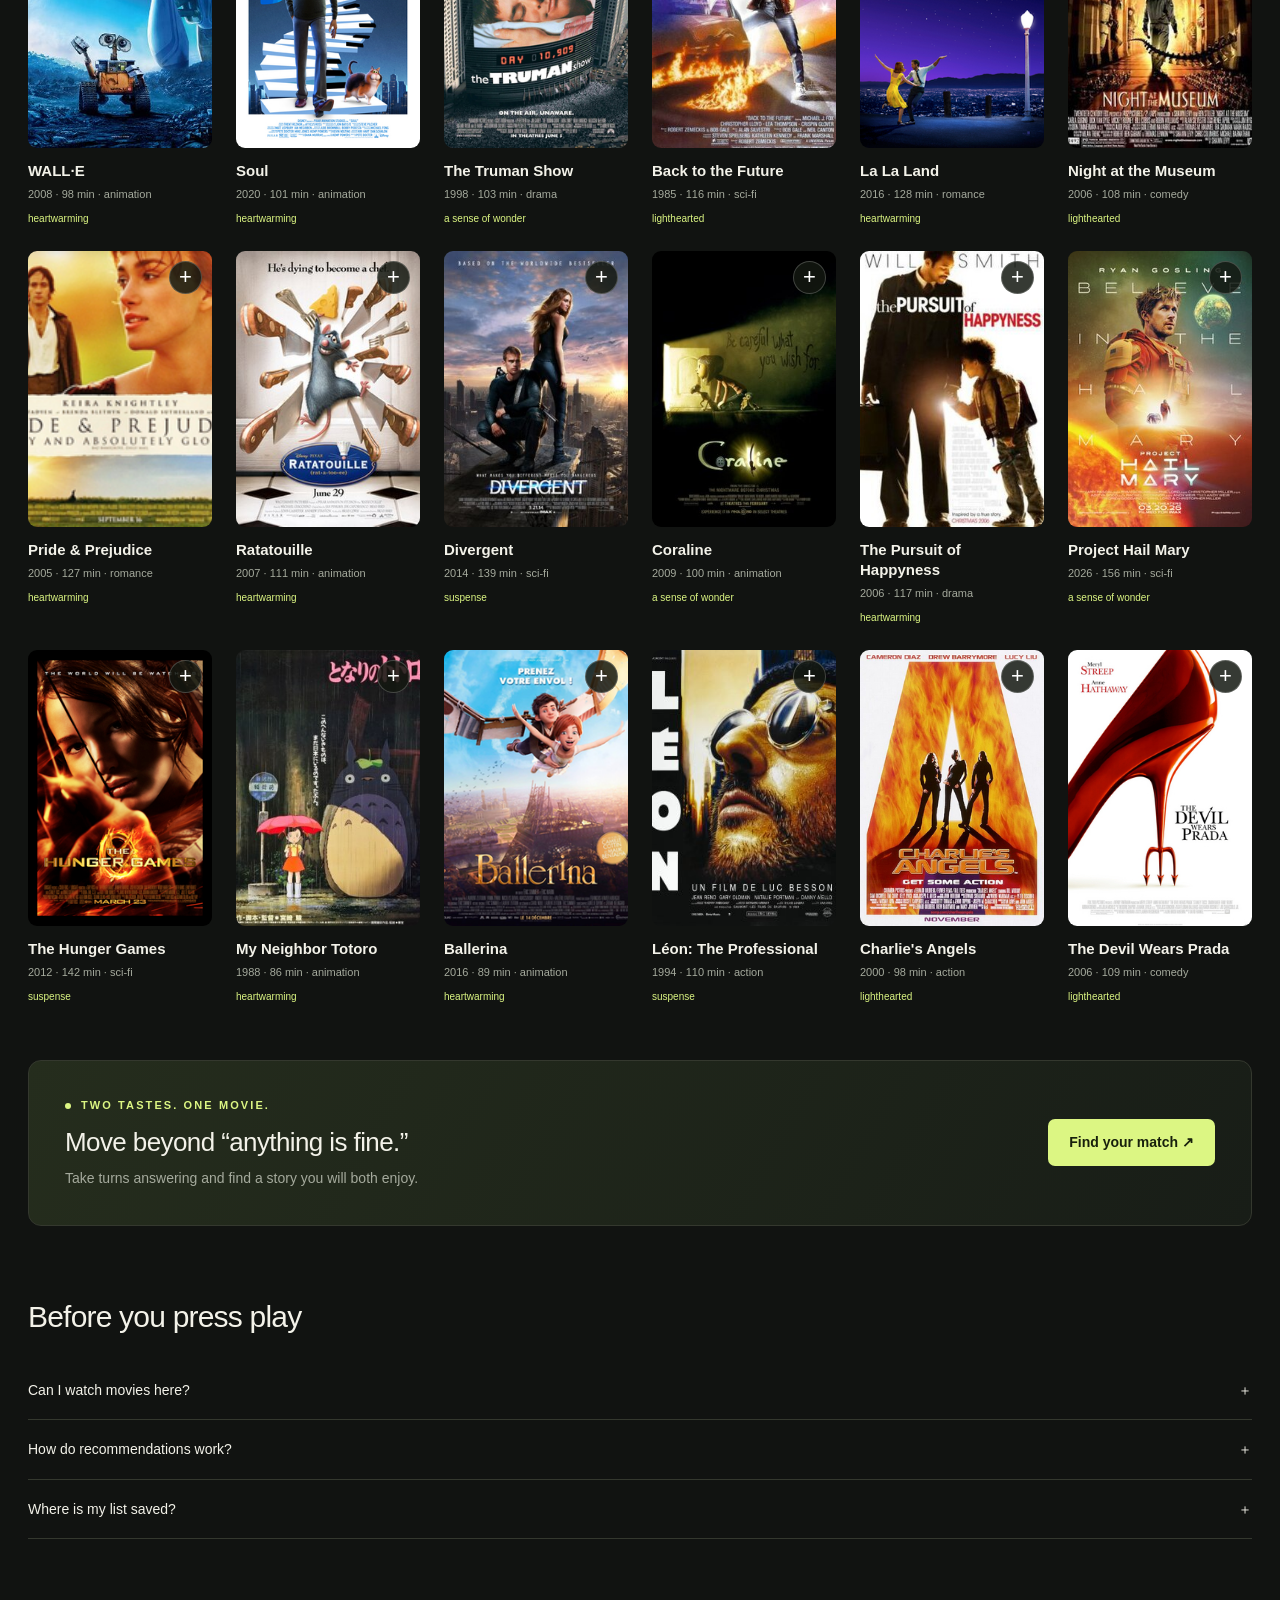
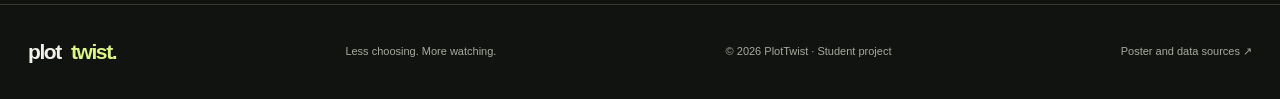
==== commit 8844c9ce: "Extend final project with JSON catalog, persisted EN/RU localization and accessible interactions" ====
--- a/index.html
+++ b/index.html
@@ -1,26 +1,44 @@
 <!doctype html>
 <html lang="en">
-<head>
-  <meta charset="utf-8">
-  <meta name="viewport" content="width=device-width, initial-scale=1">
-  <meta name="description" content="PlotTwist: find a movie for your mood, choose together and plan the perfect movie night.">
-  <meta name="theme-color" content="#111311">
-  <title>Movies for your mood — PlotTwist</title>
-  <link rel="icon" type="image/svg+xml" href="assets/favicon.svg">
-  <link rel="stylesheet" href="assets/vendor/bootstrap.min.css">
-  <link rel="stylesheet" href="assets/style.css?v=296aba017b">
-  <script defer src="assets/vendor/jquery.min.js"></script>
-  <script defer src="assets/movies.js?v=cded05f9ef"></script>
-  <script defer src="assets/engine.js?v=596322b815"></script>
-  <script defer src="assets/app.js?v=4561462e82"></script>
-</head>
-<body data-page="home">
-  <a class="skip-link" href="#main">Skip to content</a>
-  <header id="site-header" class="site-header"></header>
-  <noscript><p class="noscript">Enable JavaScript in your browser to use the quiz, movie recommendations and personal list.</p></noscript>
-  <main id="main"></main>
-  <footer id="site-footer" class="site-footer"></footer>
-  <dialog id="movie-dialog" class="dialog" aria-labelledby="dialog-title"></dialog>
-  <div id="toast" class="toast-message" role="status" aria-live="polite" hidden></div>
-</body>
+  <head>
+    <meta charset="utf-8" />
+    <meta name="viewport" content="width=device-width, initial-scale=1" />
+    <meta
+      name="description"
+      content="PlotTwist: find a movie for your mood, choose together and plan the perfect movie night."
+    />
+    <meta name="theme-color" content="#111311" />
+    <title>Movies for your mood — PlotTwist</title>
+    <link rel="icon" type="image/svg+xml" href="assets/favicon.svg" />
+    <link rel="stylesheet" href="assets/vendor/bootstrap.min.css" />
+    <link rel="stylesheet" href="assets/style.css?v=c110c99d54" />
+    <script defer src="assets/vendor/jquery.min.js"></script>
+    <script defer src="assets/data.js?v=78137970e7"></script>
+    <script defer src="assets/i18n.js?v=3b96ae5fb5"></script>
+    <script defer src="assets/engine.js?v=f189758ac4"></script>
+    <script defer src="assets/app.js?v=bddafeb03d"></script>
+  </head>
+  <body data-page="home">
+    <a class="skip-link" href="#main">Skip to content</a>
+    <header id="site-header" class="site-header"></header>
+    <noscript
+      ><p class="noscript">
+        Enable JavaScript in your browser to use the quiz, movie recommendations and personal list.
+      </p></noscript
+    >
+    <main id="main" tabindex="-1" aria-busy="true">
+      <div class="loading-state" role="status">
+        <span class="loading-ring" aria-hidden="true"></span>
+        <p>Loading your next movie night…</p>
+      </div>
+    </main>
+    <footer id="site-footer" class="site-footer"></footer>
+    <dialog
+      id="movie-dialog"
+      class="dialog"
+      aria-labelledby="dialog-title"
+      aria-describedby="dialog-description"
+    ></dialog>
+    <div id="toast" class="toast-message" role="status" aria-live="polite" hidden></div>
+  </body>
 </html>
--- a/assets/style.css
+++ b/assets/style.css
@@ -436,7 +436,7 @@
   transform: scale(1.045);
 }
 .poster-button:after {
-  content: 'Details ↗';
+  content: attr(data-details-label);
   position: absolute;
   bottom: 0;
   left: 0;
@@ -859,6 +859,7 @@
 }
 .list-item-main {
   flex: 1;
+  min-width: 0;
 }
 .list-item h3 {
   font-size: 19px;
@@ -1280,3 +1281,139 @@
 .list-item img {
   height: auto;
 }
+
+/* Final project: language controls, loading feedback and narrow-screen resilience. */
+h1,
+h2,
+h3,
+.duo-badge,
+.reason,
+.timeline span {
+  overflow-wrap: anywhere;
+}
+.panel,
+.result-body,
+.list-item-main,
+.evening-card > div {
+  min-width: 0;
+}
+.header-inner {
+  gap: 20px;
+}
+.navigation {
+  margin-left: auto;
+  gap: 20px;
+}
+.language-control {
+  flex-shrink: 0;
+}
+.language-select {
+  color: var(--ink);
+  background: var(--panel);
+  border: 1px solid var(--line);
+  border-radius: 8px;
+  padding: 8px 7px;
+  min-height: 40px;
+  font: inherit;
+  font-size: 13px;
+}
+.catalog-sort {
+  display: flex;
+  align-items: center;
+  justify-content: flex-end;
+  gap: 12px;
+  margin-bottom: 22px;
+  font-size: 13px;
+  color: var(--muted);
+}
+.catalog-sort .field {
+  width: auto;
+  min-width: 165px;
+  padding: 9px 12px;
+}
+.list-item > [data-remove] {
+  min-width: 32px;
+  min-height: 32px;
+  flex-shrink: 0;
+}
+.field[aria-invalid='true'] {
+  border-color: #ffaf94;
+  box-shadow: 0 0 0 1px #ffaf94;
+}
+.handover {
+  border: 0;
+}
+.loading-state {
+  min-height: 55vh;
+  display: grid;
+  align-content: center;
+  justify-items: center;
+  gap: 20px;
+  padding: 30px;
+  color: var(--muted);
+  text-align: center;
+}
+.loading-ring {
+  width: 38px;
+  height: 38px;
+  border: 3px solid var(--line);
+  border-top-color: var(--accent);
+  border-radius: 50%;
+  animation: loading-turn 0.8s linear infinite;
+}
+@keyframes loading-turn {
+  to {
+    transform: rotate(360deg);
+  }
+}
+#main:focus {
+  outline: none;
+}
+@media (max-width: 991px) {
+  .header-inner {
+    gap: 12px;
+  }
+  .navigation {
+    gap: 12px;
+  }
+}
+@media (max-width: 700px) {
+  .brand {
+    order: 0;
+    margin-right: auto;
+  }
+  .language-control {
+    order: 1;
+  }
+  .menu-button {
+    order: 2;
+  }
+  .navigation {
+    order: 3;
+    margin-left: 0;
+  }
+  .catalog-sort {
+    flex-wrap: wrap;
+    justify-content: flex-start;
+  }
+  .catalog-sort .field {
+    max-width: 100%;
+  }
+  .question-nav {
+    gap: 10px;
+  }
+  .question-nav .button {
+    padding: 12px;
+  }
+  .list-item {
+    gap: 10px;
+  }
+  .list-controls select {
+    max-width: 100%;
+  }
+}
+@media (prefers-reduced-motion: reduce) {
+  .loading-ring {
+    animation: none;
+  }
+}
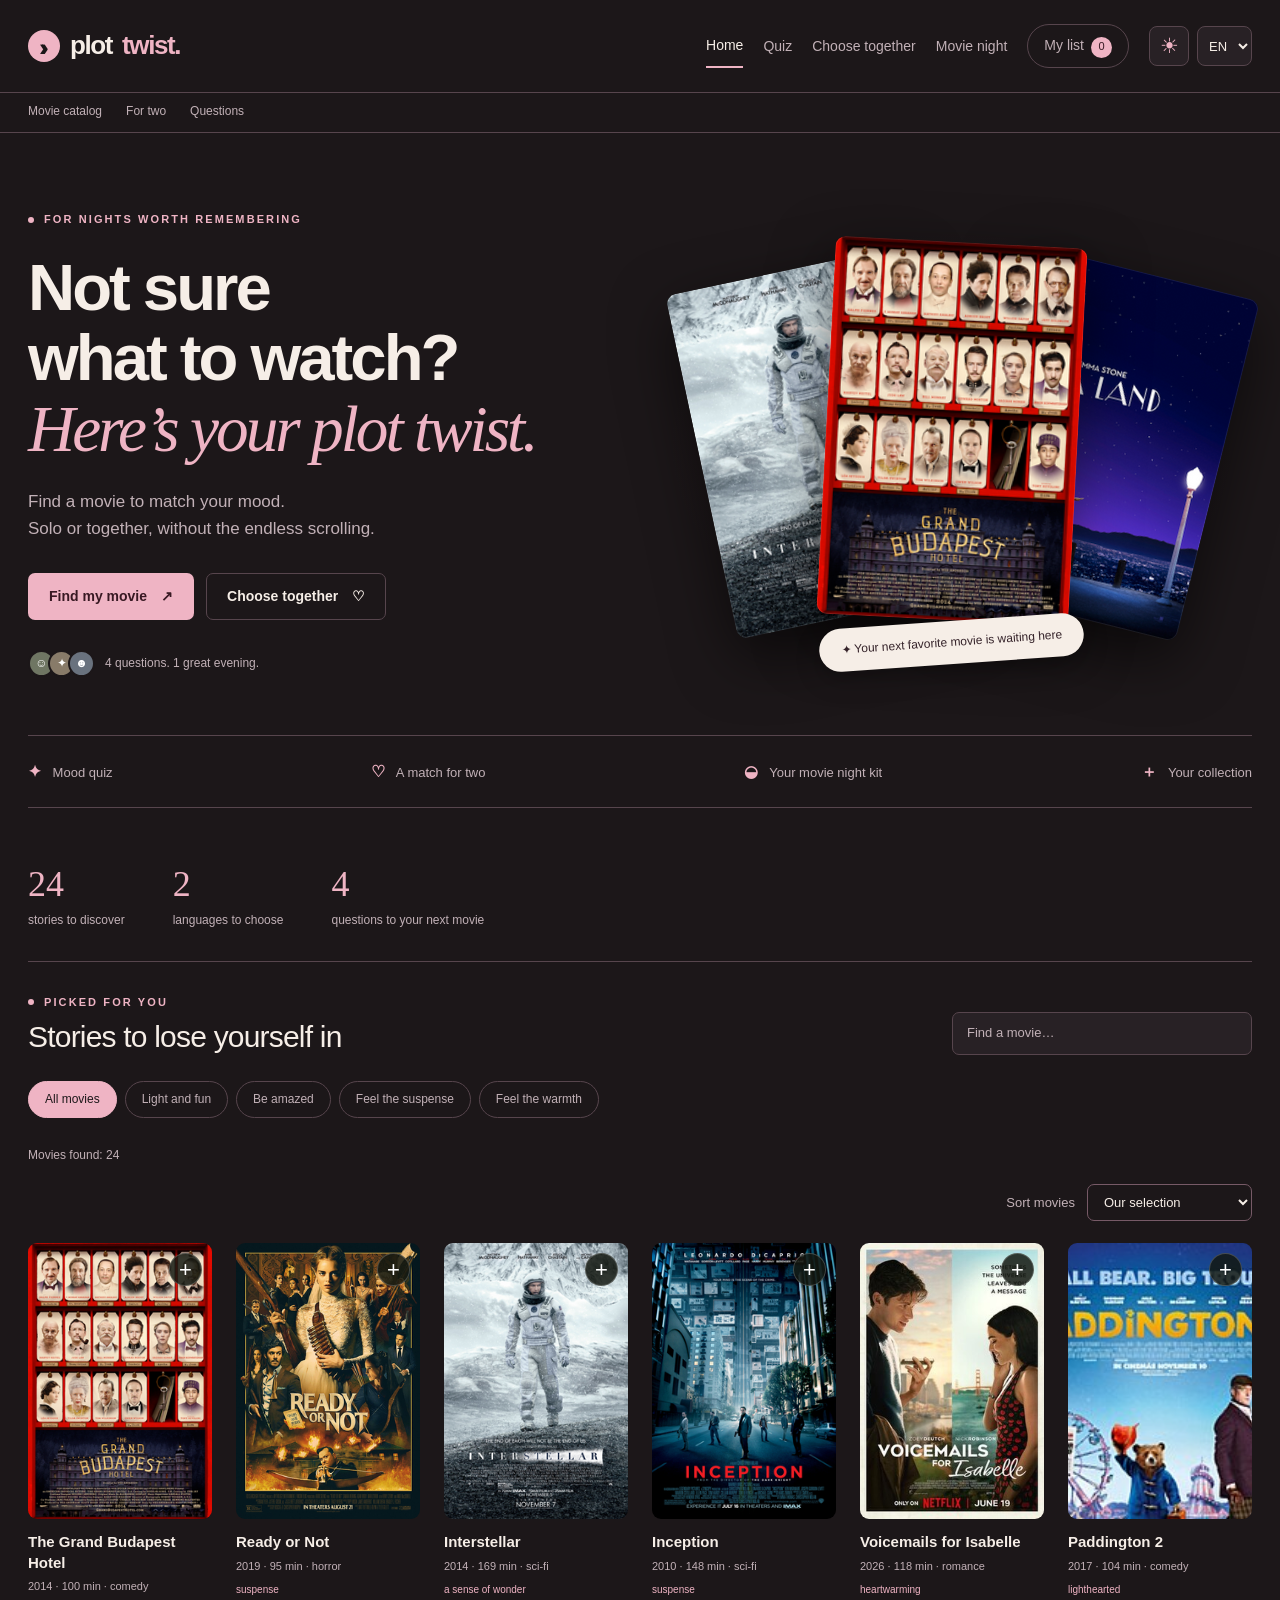
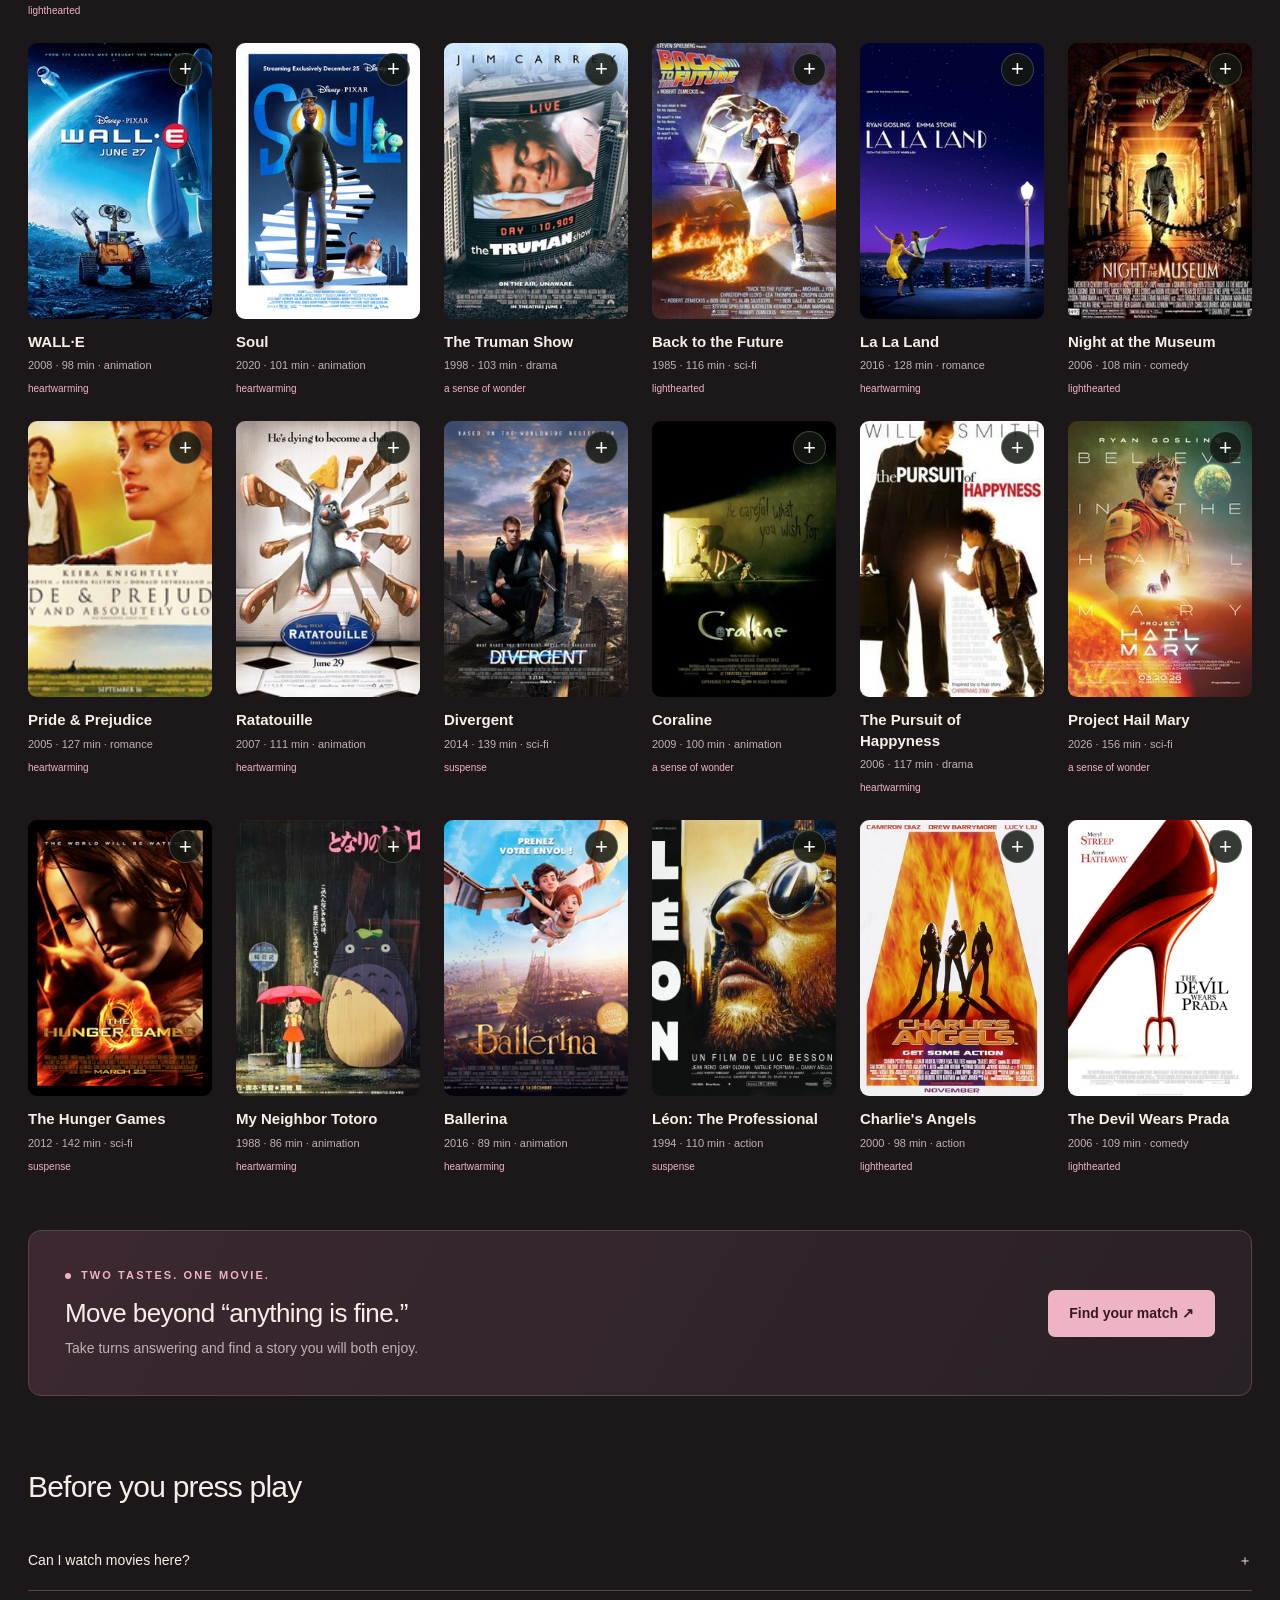
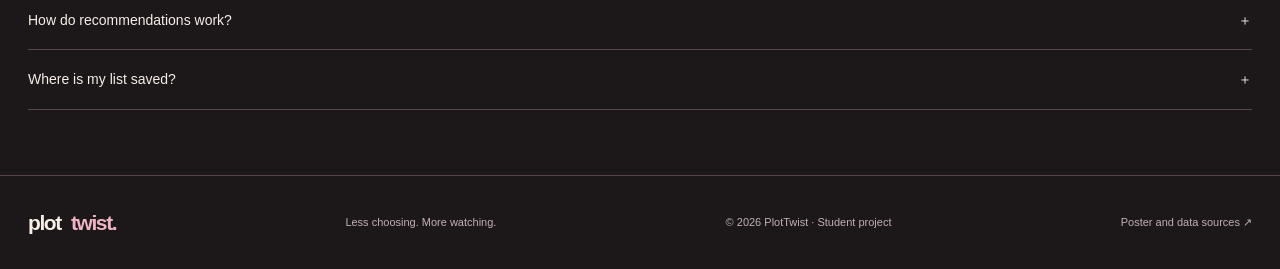
==== commit 1582535b: "Add cream and wine themes, clipboard plans and accessible scroll enhancements" ====
--- a/index.html
+++ b/index.html
@@ -7,16 +7,17 @@
       name="description"
       content="PlotTwist: find a movie for your mood, choose together and plan the perfect movie night."
     />
-    <meta name="theme-color" content="#111311" />
+    <meta name="theme-color" content="#1c1719" />
     <title>Movies for your mood — PlotTwist</title>
+    <script src="assets/enhancements.js?v=dd782047d9"></script>
     <link rel="icon" type="image/svg+xml" href="assets/favicon.svg" />
     <link rel="stylesheet" href="assets/vendor/bootstrap.min.css" />
-    <link rel="stylesheet" href="assets/style.css?v=c110c99d54" />
+    <link rel="stylesheet" href="assets/style.css?v=8711c54bae" />
     <script defer src="assets/vendor/jquery.min.js"></script>
     <script defer src="assets/data.js?v=78137970e7"></script>
-    <script defer src="assets/i18n.js?v=3b96ae5fb5"></script>
+    <script defer src="assets/i18n.js?v=ecb8552665"></script>
     <script defer src="assets/engine.js?v=f189758ac4"></script>
-    <script defer src="assets/app.js?v=bddafeb03d"></script>
+    <script defer src="assets/app.js?v=c63aed0867"></script>
   </head>
   <body data-page="home">
     <a class="skip-link" href="#main">Skip to content</a>
--- a/assets/style.css
+++ b/assets/style.css
@@ -4,14 +4,47 @@
 }
 /* Цвета и базовое оформление */
 :root {
-  --bg: #111311;
-  --panel: #1b1e1a;
-  --panel2: #242720;
-  --ink: #f3f2e9;
-  --muted: #a5aa9d;
-  --accent: #dcf683;
-  --line: #34382e;
-  --orange: #f3a16c;
+  color-scheme: dark;
+  --bg: #1c1719;
+  --panel: #282125;
+  --panel2: #352b30;
+  --ink: #f6eee7;
+  --muted: #c2b1b7;
+  --accent: #efb4c4;
+  --accent-ink: #381923;
+  --accent-hover: #f8cdda;
+  --line: #57454d;
+  --orange: #e8ad82;
+  --option-border: #775a67;
+  --option-hover: #3b2931;
+  --option-selected: #492d38;
+  --reason: #e7c9d2;
+  --error: #ffb4a8;
+  --callout-start: #3c2831;
+  --callout-end: #282125;
+  --note-bg: #f6eee7;
+  --note-ink: #35232a;
+}
+:root[data-theme='light'] {
+  color-scheme: light;
+  --bg: #faf4ec;
+  --panel: #fffaf4;
+  --panel2: #f1e4dc;
+  --ink: #35232a;
+  --muted: #746168;
+  --accent: #8b2948;
+  --accent-ink: #fff8f3;
+  --accent-hover: #72203b;
+  --line: #ddc9c9;
+  --orange: #9d5439;
+  --option-border: #b9a0a6;
+  --option-hover: #f1e0e4;
+  --option-selected: #edd5dd;
+  --reason: #6c2841;
+  --error: #a42b34;
+  --callout-start: #f3e2e2;
+  --callout-end: #fff8ef;
+  --note-bg: #fffaf4;
 }
 * {
   box-sizing: border-box;
@@ -71,7 +104,7 @@
   top: -100px;
   z-index: 200;
   background: var(--accent);
-  color: #111;
+  color: var(--accent-ink);
   padding: 12px;
 }
 .skip-link:focus {
@@ -135,7 +168,7 @@
 }
 .nav-count {
   background: var(--accent);
-  color: #121610;
+  color: var(--accent-ink);
   border-radius: 50%;
   display: inline-grid;
   place-items: center;
@@ -218,11 +251,11 @@
   transform: translateY(-2px);
 }
 .button.primary {
-  color: #18200c;
+  color: var(--accent-ink);
   background: var(--accent);
 }
 .button.primary:hover {
-  background: #eaffaf;
+  background: var(--accent-hover);
 }
 .button.secondary {
   background: transparent;
@@ -286,7 +319,7 @@
   display: flex;
   align-items: center;
   justify-content: center;
-  background: radial-gradient(ellipse, rgba(137, 157, 85, 0.14), transparent 67%);
+  background: radial-gradient(ellipse, rgba(165, 76, 104, 0.13), transparent 67%);
 }
 .hero-film {
   width: 39%;
@@ -319,8 +352,8 @@
   position: absolute;
   bottom: 5px;
   z-index: 5;
-  background: var(--ink);
-  color: #23291d;
+  background: var(--note-bg);
+  color: var(--note-ink);
   padding: 12px 22px;
   border-radius: 100px;
   font-size: 12px;
@@ -470,7 +503,7 @@
 }
 .save-button.saved {
   background: var(--accent);
-  color: #17200c;
+  color: var(--accent-ink);
 }
 .movie-title {
   display: block;
@@ -500,7 +533,7 @@
 .callout {
   border: 1px solid var(--line);
   border-radius: 13px;
-  background: linear-gradient(120deg, #252d1d, #181d17);
+  background: linear-gradient(120deg, var(--callout-start), var(--callout-end));
   padding: 36px;
   display: flex;
   align-items: center;
@@ -601,18 +634,18 @@
   gap: 15px;
   text-align: left;
   background: transparent;
-  border: 1px solid #404538;
+  border: 1px solid var(--option-border);
   color: var(--ink);
   border-radius: 9px;
   padding: 20px;
   min-height: 89px;
 }
 .option:hover {
-  background: #2d3426;
-  border-color: #7e9262;
+  background: var(--option-hover);
+  border-color: var(--accent);
 }
 .option.selected {
-  background: #303c22;
+  background: var(--option-selected);
   border-color: var(--accent);
 }
 .option-icon {
@@ -674,7 +707,7 @@
   padding: 12px 14px;
   color: var(--ink);
   background: var(--bg);
-  border: 1px solid #454c3c;
+  border: 1px solid var(--option-border);
   border-radius: 7px;
 }
 .field option {
@@ -682,7 +715,7 @@
   color: var(--ink);
 }
 .form-error {
-  color: #ffaf94;
+  color: var(--error);
   font-size: 12px;
   margin-top: 10px;
 }
@@ -737,7 +770,7 @@
   padding-left: 12px;
   margin: 15px 0;
   font-size: 12px;
-  color: #d2dfbf;
+  color: var(--reason);
 }
 .result-badge {
   color: var(--accent);
@@ -759,7 +792,7 @@
 }
 .duo-badge {
   color: var(--accent);
-  border: 1px solid #6b7e4f;
+  border: 1px solid var(--option-border);
   border-radius: 100px;
   display: inline-block;
   padding: 4px 12px;
@@ -968,7 +1001,7 @@
   left: 50%;
   transform: translateX(-50%);
   background: var(--accent);
-  color: #18200c;
+  color: var(--accent-ink);
   font-size: 13px;
   padding: 12px 22px;
   border-radius: 8px;
@@ -1271,7 +1304,7 @@
 
 /* Кнопка внешнего просмотра в подробностях фильма и вечернем наборе. */
 .watch-link {
-  border-color: #657446;
+  border-color: var(--option-border);
   color: var(--accent);
 }
 
@@ -1337,8 +1370,8 @@
   flex-shrink: 0;
 }
 .field[aria-invalid='true'] {
-  border-color: #ffaf94;
-  box-shadow: 0 0 0 1px #ffaf94;
+  border-color: var(--error);
+  box-shadow: 0 0 0 1px var(--error);
 }
 .handover {
   border: 0;
@@ -1417,3 +1450,227 @@
     animation: none;
   }
 }
+
+/* Cream and wine themes; shared navigation and optional motion enhancements. */
+html {
+  scroll-padding-top: calc(var(--header-height, 136px) + 20px);
+}
+.site-header {
+  position: sticky;
+  top: 0;
+  z-index: 40;
+  transition: box-shadow 0.2s;
+}
+.site-header.is-scrolled {
+  box-shadow: 0 5px 20px #180d181a;
+}
+.header-actions {
+  display: flex;
+  align-items: center;
+  gap: 8px;
+  flex-shrink: 0;
+}
+.theme-toggle {
+  width: 40px;
+  height: 40px;
+  display: grid;
+  place-items: center;
+  padding: 0;
+  border: 1px solid var(--line);
+  border-radius: 8px;
+  background: var(--panel);
+  color: var(--accent);
+  font-size: 21px;
+}
+.theme-toggle:hover {
+  background: var(--panel2);
+}
+.section-navigation {
+  border-top: 1px solid var(--line);
+}
+.section-navigation .container {
+  display: flex;
+  gap: 24px;
+}
+.section-navigation a {
+  color: var(--muted);
+  font-size: 12px;
+  padding: 9px 0;
+  border-bottom: 2px solid transparent;
+}
+.section-navigation a.active {
+  color: var(--accent);
+  border-bottom-color: var(--accent);
+}
+.catalog-summary {
+  display: flex;
+  gap: 48px;
+  padding: 0 0 30px;
+  margin-bottom: 32px;
+  border-bottom: 1px solid var(--line);
+}
+.catalog-summary strong {
+  font-family: Georgia, serif;
+  display: block;
+  color: var(--accent);
+  font-size: 36px;
+  font-weight: 400;
+  line-height: 1.2;
+  font-variant-numeric: tabular-nums;
+}
+.catalog-summary span {
+  display: block;
+  font-size: 12px;
+  color: var(--muted);
+  margin-top: 5px;
+}
+.back-to-top {
+  position: fixed;
+  bottom: 24px;
+  right: 24px;
+  width: 44px;
+  height: 44px;
+  border: 1px solid var(--line);
+  border-radius: 50%;
+  background: var(--panel);
+  color: var(--accent);
+  box-shadow: 0 4px 20px #180d1820;
+  z-index: 45;
+  font-size: 24px;
+}
+.back-to-top[hidden] {
+  display: none;
+}
+.toast-message {
+  bottom: 82px;
+}
+.reveal-pending {
+  opacity: 0;
+  transform: translateY(18px);
+}
+.reveal-visible {
+  transform: translateY(0);
+  transition: transform 0.4s ease;
+}
+.names-form .form-error {
+  color: var(--error);
+}
+.copy-fallback {
+  margin-top: 24px;
+}
+.copy-fallback textarea {
+  margin-top: 8px;
+  font-size: 13px;
+  resize: vertical;
+  min-height: 140px;
+}
+@media (max-width: 1000px) {
+  .header-inner {
+    min-height: 76px;
+    flex-wrap: wrap;
+    gap: 10px;
+  }
+  .header-inner > .brand {
+    order: 0;
+    margin-right: auto;
+  }
+  .header-actions {
+    order: 1;
+  }
+  .menu-button {
+    order: 2;
+    display: block;
+  }
+  .navigation {
+    order: 3;
+    display: none;
+    width: 100%;
+    margin: 0;
+    flex-direction: column;
+    align-items: stretch;
+    gap: 0;
+    padding: 0 0 18px;
+  }
+  .navigation.open {
+    display: flex;
+    max-height: 60vh;
+    overflow-y: auto;
+  }
+  .navigation a {
+    padding: 10px 12px;
+    font-size: 14px;
+  }
+  .navigation a.active {
+    border: 0;
+    border-radius: 6px;
+    background: var(--panel);
+  }
+}
+@media (max-width: 700px) {
+  .section-navigation .container {
+    gap: 20px;
+  }
+  .section-navigation a {
+    font-size: 11px;
+  }
+  .catalog-summary {
+    gap: 16px;
+    justify-content: space-between;
+  }
+  .catalog-summary > div {
+    flex: 1;
+    min-width: 0;
+  }
+  .catalog-summary strong {
+    font-size: 30px;
+  }
+  .catalog-summary span {
+    font-size: 11px;
+  }
+  .back-to-top {
+    right: 16px;
+    bottom: 16px;
+  }
+}
+@media (max-width: 400px) {
+  .header-inner {
+    gap: 7px;
+  }
+  .header-inner .brand {
+    font-size: 20px;
+    gap: 6px;
+  }
+  .brand-symbol {
+    width: 26px;
+    height: 26px;
+    font-size: 20px;
+  }
+  .theme-toggle {
+    width: 36px;
+    height: 38px;
+  }
+  .language-select {
+    font-size: 12px;
+    padding: 6px 4px;
+    min-height: 38px;
+  }
+  .header-actions {
+    gap: 6px;
+  }
+  .menu-button {
+    width: 36px;
+    height: 38px;
+    padding: 0;
+    font-size: 0;
+  }
+  .menu-button::after {
+    content: '☰';
+    font-size: 18px;
+  }
+}
+@media (prefers-reduced-motion: reduce) {
+  .reveal-pending {
+    opacity: 1 !important;
+    transform: none;
+  }
+}
